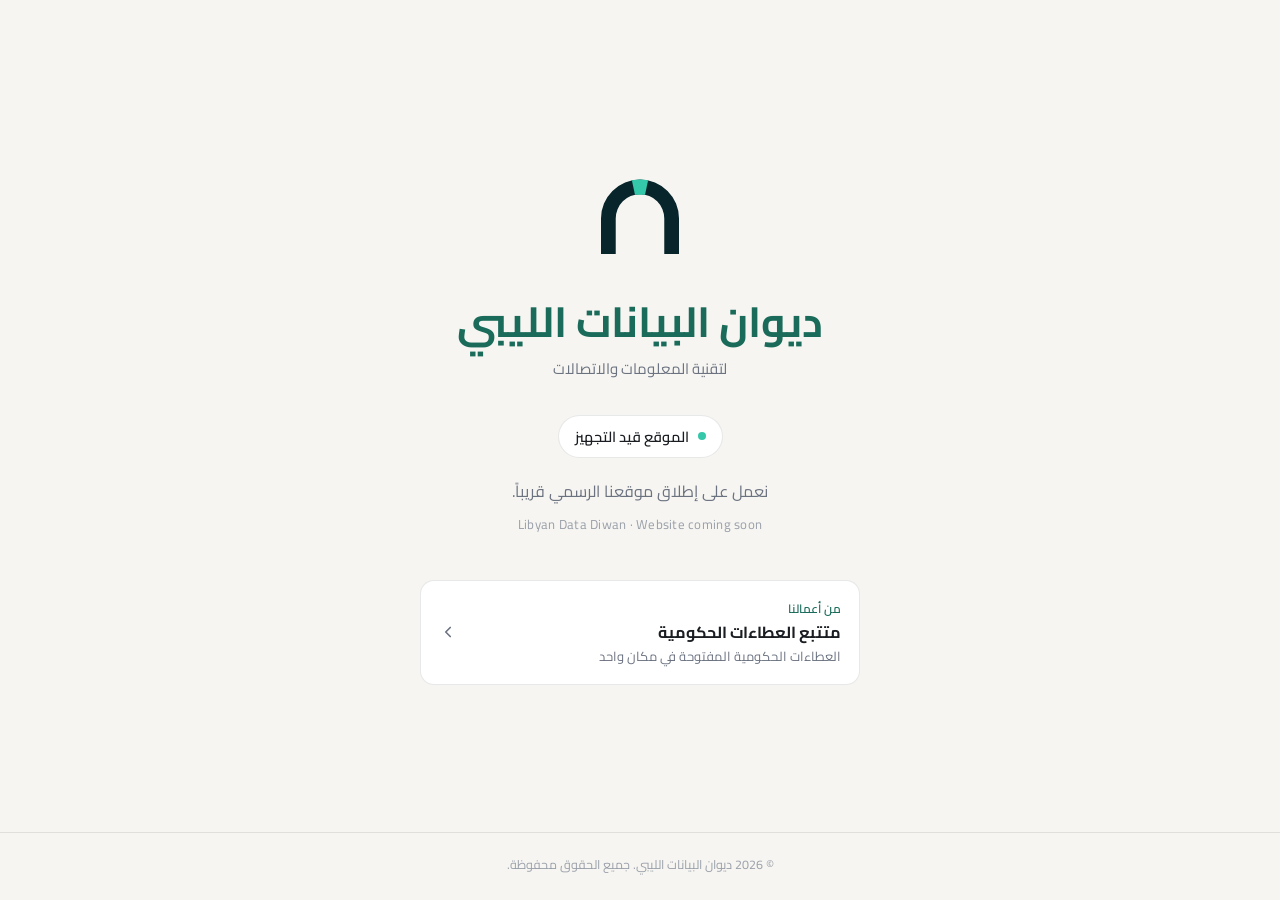
==== index.html @ 65f2bb61 "feat: ldd.ly coming-soon page Co-Authored-By: Claude Opus 5.5 <noreply@anthropic.com>" ====
<!DOCTYPE html>
<html lang="ar" dir="rtl">
<head>
  <meta charset="UTF-8">
  <meta name="viewport" content="width=device-width, initial-scale=1.0">
  <title>ديوان البيانات الليبي</title>
  <meta name="description" content="ديوان البيانات الليبي لتقنية المعلومات والاتصالات. الموقع الرسمي قيد التجهيز.">
  <meta name="copyright" content="© Ben Zahia Holding — ديوان البيانات الليبي. جميع الحقوق محفوظة.">
  <meta name="theme-color" content="#0D1014" media="(prefers-color-scheme: dark)">
  <meta name="theme-color" content="#F6F5F1" media="(prefers-color-scheme: light)">
  <meta property="og:title" content="ديوان البيانات الليبي">
  <meta property="og:description" content="الموقع الرسمي قيد التجهيز.">
  <meta property="og:url" content="https://ldd.ly">
  <link rel="icon" href="favicon.svg" type="image/svg+xml">
  <link rel="preconnect" href="https://fonts.googleapis.com">
  <link rel="preconnect" href="https://fonts.gstatic.com" crossorigin>
  <link href="https://fonts.googleapis.com/css2?family=Cairo:wght@400;500;600;700&display=swap" rel="stylesheet">
  <style>
    :root {
      --bg: #F6F5F1;
      --surface: #FFFFFF;
      --text: #1A1D21;
      --muted: #6B7280;
      --faint: #9AA0AA;
      --border: rgba(26, 29, 33, 0.10);
      --arch: #07252B;
      --key: #34C7A9;
      --brand: #1A6B5A;
    }

    @media (prefers-color-scheme: dark) {
      :root {
        --bg: #0D1014;
        --surface: #14181E;
        --text: #E2E6EC;
        --muted: #8B93A0;
        --faint: #5A616E;
        --border: rgba(226, 230, 236, 0.09);
        --arch: #F2F4F7;
        --key: #34C7A9;
        --brand: #2EB89A;
      }
    }

    * { box-sizing: border-box; margin: 0; padding: 0; }

    html, body { height: 100%; }

    body {
      background: var(--bg);
      color: var(--text);
      font-family: 'Cairo', system-ui, sans-serif;
      display: flex;
      flex-direction: column;
      min-height: 100vh;
      -webkit-font-smoothing: antialiased;
    }

    main {
      flex: 1;
      display: flex;
      flex-direction: column;
      align-items: center;
      justify-content: center;
      text-align: center;
      padding: 56px 16px 40px;
    }

    .mark { width: 104px; height: 104px; margin-bottom: 28px; }
    .mark .arch { fill: var(--arch); }
    .mark .key {
      fill: var(--key);
      transform-origin: 60px 28px;
      animation: settle 2.8s ease-in-out infinite;
    }

    /* The keystone eases into place and back: a site still being built */
    @keyframes settle {
      0%, 100% { opacity: 1; transform: translateY(0); }
      50% { opacity: 0.45; transform: translateY(-4px); }
    }

    @media (prefers-reduced-motion: reduce) {
      .mark .key { animation: none; }
    }

    h1 {
      font-size: clamp(30px, 6vw, 42px);
      font-weight: 700;
      line-height: 1.3;
      color: var(--brand);
    }

    .sub {
      margin-top: 4px;
      font-size: 15px;
      color: var(--muted);
    }

    .status {
      display: inline-flex;
      align-items: center;
      gap: 9px;
      margin-top: 32px;
      padding: 7px 16px;
      border-radius: 999px;
      border: 1px solid var(--border);
      background: var(--surface);
      font-size: 14.5px;
      font-weight: 600;
    }

    .status i {
      width: 8px;
      height: 8px;
      border-radius: 50%;
      background: var(--key);
      animation: pulse 1.8s ease-in-out infinite;
    }

    @keyframes pulse {
      0%, 100% { opacity: 1; }
      50% { opacity: 0.3; }
    }

    .lead {
      margin-top: 18px;
      max-width: 440px;
      font-size: 16px;
      line-height: 1.9;
      color: var(--muted);
    }

    .en {
      margin-top: 6px;
      font-size: 13px;
      letter-spacing: 0.02em;
      color: var(--faint);
      direction: ltr;
    }

    .work {
      display: flex;
      align-items: center;
      gap: 16px;
      width: 100%;
      max-width: 440px;
      margin-top: 44px;
      padding: 16px 18px;
      border: 1px solid var(--border);
      border-radius: 14px;
      background: var(--surface);
      color: inherit;
      text-decoration: none;
      text-align: start;
      transition: border-color 0.2s, transform 0.2s;
    }

    .work:hover {
      border-color: var(--key);
      transform: translateY(-2px);
    }

    .work-text { flex: 1; min-width: 0; }

    .work-label {
      display: block;
      font-size: 12px;
      font-weight: 600;
      color: var(--brand);
    }

    .work-title {
      display: block;
      font-size: 16px;
      font-weight: 700;
      line-height: 1.5;
    }

    .work-desc {
      display: block;
      font-size: 13px;
      color: var(--muted);
    }

    .work svg {
      flex-shrink: 0;
      color: var(--muted);
      transition: transform 0.2s, color 0.2s;
    }

    .work:hover svg {
      color: var(--key);
      transform: translateX(-3px);
    }

    footer {
      padding: 20px 16px calc(24px + env(safe-area-inset-bottom));
      border-top: 1px solid var(--border);
      text-align: center;
      font-size: 12.5px;
      color: var(--faint);
    }
  </style>
</head>
<body>
  <main>
    <svg class="mark" viewBox="0 0 120 120" role="img" aria-label="شعار ديوان البيانات الليبي">
      <path class="arch" d="M15,105 L15,64 A45,45 0 0 1 105,64 L105,105 L88,105 L88,64 A28,28 0 0 0 32,64 L32,105 Z"/>
      <path class="key" d="M54.2,36.6 L50.6,20 A45,45 0 0 1 69.4,20 L65.8,36.6 Z"/>
    </svg>

    <h1>ديوان البيانات الليبي</h1>
    <p class="sub">لتقنية المعلومات والاتصالات</p>

    <div class="status"><i aria-hidden="true"></i>الموقع قيد التجهيز</div>
    <p class="lead">نعمل على إطلاق موقعنا الرسمي قريباً.</p>
    <p class="en">Libyan Data Diwan · Website coming soon</p>

    <a class="work" href="https://libyatenders.ldd.ly" target="_blank" rel="noopener">
      <span class="work-text">
        <span class="work-label">من أعمالنا</span>
        <span class="work-title">متتبع العطاءات الحكومية</span>
        <span class="work-desc">العطاءات الحكومية المفتوحة في مكان واحد</span>
      </span>
      <svg width="18" height="18" viewBox="0 0 24 24" fill="none" stroke="currentColor" stroke-width="2.2" stroke-linecap="round" stroke-linejoin="round" aria-hidden="true"><polyline points="15 18 9 12 15 6"/></svg>
    </a>
  </main>

  <footer>© <span id="year">2026</span> ديوان البيانات الليبي. جميع الحقوق محفوظة.</footer>

  <script>
    document.getElementById('year').textContent = new Date().getFullYear();
  </script>
</body>
</html>
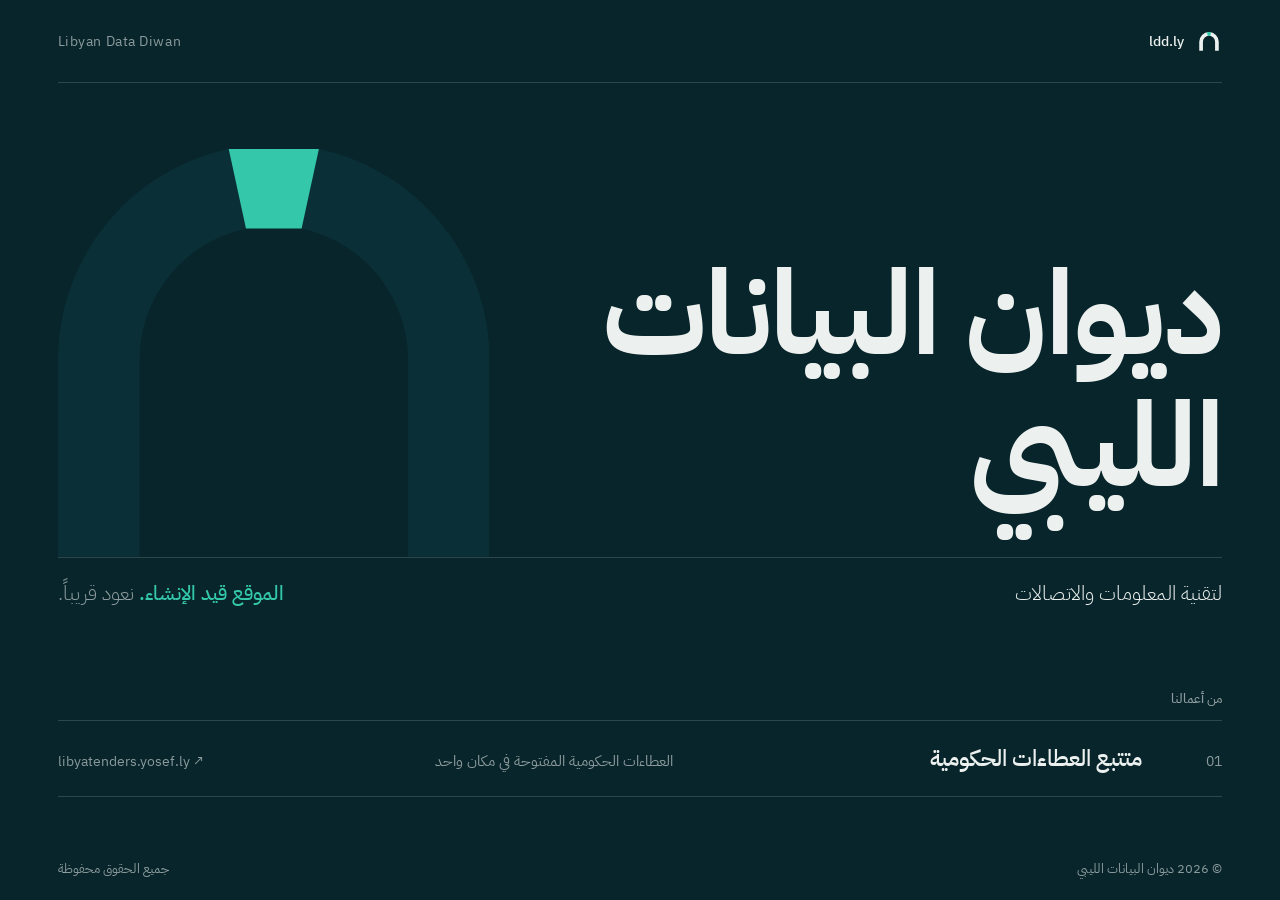
==== commit ff97b2b0: "redesign: brand-led coming-soon page, matching 404 and share image Co-Authored-By: Claude Opus 5.5 <" ====
--- a/index.html
+++ b/index.html
@@ -4,230 +4,206 @@
   <meta charset="UTF-8">
   <meta name="viewport" content="width=device-width, initial-scale=1.0">
   <title>ديوان البيانات الليبي</title>
-  <meta name="description" content="ديوان البيانات الليبي لتقنية المعلومات والاتصالات. الموقع الرسمي قيد التجهيز.">
+  <meta name="description" content="ديوان البيانات الليبي لتقنية المعلومات والاتصالات.">
   <meta name="copyright" content="© Ben Zahia Holding — ديوان البيانات الليبي. جميع الحقوق محفوظة.">
-  <meta name="theme-color" content="#0D1014" media="(prefers-color-scheme: dark)">
-  <meta name="theme-color" content="#F6F5F1" media="(prefers-color-scheme: light)">
+  <meta name="theme-color" content="#07252B">
+  <link rel="canonical" href="https://www.ldd.ly/">
+  <meta property="og:type" content="website">
+  <meta property="og:locale" content="ar_LY">
+  <meta property="og:site_name" content="ديوان البيانات الليبي">
   <meta property="og:title" content="ديوان البيانات الليبي">
-  <meta property="og:description" content="الموقع الرسمي قيد التجهيز.">
-  <meta property="og:url" content="https://ldd.ly">
-  <link rel="icon" href="favicon.svg" type="image/svg+xml">
+  <meta property="og:description" content="لتقنية المعلومات والاتصالات">
+  <meta property="og:url" content="https://www.ldd.ly/">
+  <meta property="og:image" content="https://www.ldd.ly/og-image.png">
+  <meta property="og:image:width" content="1200">
+  <meta property="og:image:height" content="630">
+  <meta name="twitter:card" content="summary_large_image">
+  <meta name="twitter:image" content="https://www.ldd.ly/og-image.png">
+  <link rel="icon" href="/favicon.svg" type="image/svg+xml">
+  <link rel="apple-touch-icon" href="/apple-touch-icon.png">
+  <link rel="manifest" href="/site.webmanifest">
   <link rel="preconnect" href="https://fonts.googleapis.com">
   <link rel="preconnect" href="https://fonts.gstatic.com" crossorigin>
-  <link href="https://fonts.googleapis.com/css2?family=Cairo:wght@400;500;600;700&display=swap" rel="stylesheet">
+  <link href="https://fonts.googleapis.com/css2?family=IBM+Plex+Sans+Arabic:wght@300;400;500;700&display=swap" rel="stylesheet">
   <style>
     :root {
-      --bg: #F6F5F1;
-      --surface: #FFFFFF;
-      --text: #1A1D21;
-      --muted: #6B7280;
-      --faint: #9AA0AA;
-      --border: rgba(26, 29, 33, 0.10);
-      --arch: #07252B;
+      --ink: #07252B;
+      --ink-2: #0B2F36;
+      --paper: #ECF0EE;
+      --dim: rgba(236, 240, 238, 0.58);
+      --line: rgba(236, 240, 238, 0.16);
       --key: #34C7A9;
-      --brand: #1A6B5A;
-    }
-
-    @media (prefers-color-scheme: dark) {
-      :root {
-        --bg: #0D1014;
-        --surface: #14181E;
-        --text: #E2E6EC;
-        --muted: #8B93A0;
-        --faint: #5A616E;
-        --border: rgba(226, 230, 236, 0.09);
-        --arch: #F2F4F7;
-        --key: #34C7A9;
-        --brand: #2EB89A;
-      }
+      --gutter: clamp(20px, 4.5vw, 64px);
     }
 
     * { box-sizing: border-box; margin: 0; padding: 0; }
 
-    html, body { height: 100%; }
-
     body {
-      background: var(--bg);
-      color: var(--text);
-      font-family: 'Cairo', system-ui, sans-serif;
+      background: var(--ink);
+      color: var(--paper);
+      font-family: 'IBM Plex Sans Arabic', system-ui, sans-serif;
+      -webkit-font-smoothing: antialiased;
+      overflow-x: hidden;
+    }
+
+    a { color: inherit; text-decoration: none; }
+
+    .page {
+      min-height: 100svh;
+      display: grid;
+      grid-template-columns: minmax(0, 1fr);
+      grid-template-rows: auto 1fr auto auto auto;
+      padding: 0 var(--gutter);
+    }
+
+    /* The brand arch stands on the rule under the name, like a doorway */
+    .arch {
+      position: absolute;
+      inset-inline-end: 0;
+      bottom: 0;
+      height: 86%;
+      width: auto;
+      max-width: 46%;
+      pointer-events: none;
+    }
+
+    .arch .body { fill: var(--ink-2); }
+    .arch .stone { fill: var(--key); }
+
+    .top {
+      position: relative;
+      display: flex;
+      align-items: center;
+      justify-content: space-between;
+      padding: 28px 0;
+      border-bottom: 1px solid var(--line);
+      font-size: 14px;
+    }
+
+    .top .mark { display: flex; align-items: center; gap: 12px; font-weight: 500; }
+    .top .mark svg { width: 26px; height: 26px; }
+    .top .latin { direction: ltr; color: var(--dim); letter-spacing: 0.04em; }
+
+    .hero {
+      position: relative;
       display: flex;
       flex-direction: column;
-      min-height: 100vh;
-      -webkit-font-smoothing: antialiased;
-    }
-
-    main {
-      flex: 1;
-      display: flex;
-      flex-direction: column;
-      align-items: center;
-      justify-content: center;
-      text-align: center;
-      padding: 56px 16px 40px;
-    }
-
-    .mark { width: 104px; height: 104px; margin-bottom: 28px; }
-    .mark .arch { fill: var(--arch); }
-    .mark .key {
-      fill: var(--key);
-      transform-origin: 60px 28px;
-      animation: settle 2.8s ease-in-out infinite;
-    }
-
-    /* The keystone eases into place and back: a site still being built */
-    @keyframes settle {
-      0%, 100% { opacity: 1; transform: translateY(0); }
-      50% { opacity: 0.45; transform: translateY(-4px); }
-    }
-
-    @media (prefers-reduced-motion: reduce) {
-      .mark .key { animation: none; }
-    }
-
-    h1 {
-      font-size: clamp(30px, 6vw, 42px);
+      justify-content: flex-end;
+      padding: 14vh 0 44px;
+    }
+
+    .hero h1 {
+      position: relative;
+      font-size: clamp(50px, 9.2vw, 136px);
       font-weight: 700;
-      line-height: 1.3;
-      color: var(--brand);
-    }
-
-    .sub {
-      margin-top: 4px;
-      font-size: 15px;
-      color: var(--muted);
-    }
-
-    .status {
-      display: inline-flex;
-      align-items: center;
-      gap: 9px;
-      margin-top: 32px;
-      padding: 7px 16px;
-      border-radius: 999px;
-      border: 1px solid var(--border);
-      background: var(--surface);
-      font-size: 14.5px;
-      font-weight: 600;
-    }
-
-    .status i {
-      width: 8px;
-      height: 8px;
-      border-radius: 50%;
-      background: var(--key);
-      animation: pulse 1.8s ease-in-out infinite;
-    }
-
-    @keyframes pulse {
-      0%, 100% { opacity: 1; }
-      50% { opacity: 0.3; }
-    }
-
-    .lead {
-      margin-top: 18px;
-      max-width: 440px;
-      font-size: 16px;
-      line-height: 1.9;
-      color: var(--muted);
-    }
-
-    .en {
-      margin-top: 6px;
+      line-height: 1.12;
+      letter-spacing: -0.01em;
+    }
+
+    .hero h1 span { display: block; }
+
+    .meta {
+      display: flex;
+      justify-content: space-between;
+      align-items: baseline;
+      flex-wrap: wrap;
+      gap: 8px 32px;
+      padding: 20px 0 9vh;
+      border-top: 1px solid var(--line);
+      font-size: clamp(17px, 1.6vw, 21px);
+      font-weight: 300;
+    }
+
+    .meta .note { color: var(--dim); }
+    .meta .note b { color: var(--key); font-weight: 500; }
+
+    .works { padding-bottom: 40px; }
+
+    .works h2 {
       font-size: 13px;
-      letter-spacing: 0.02em;
-      color: var(--faint);
-      direction: ltr;
-    }
-
-    .work {
-      display: flex;
-      align-items: center;
+      font-weight: 500;
+      color: var(--dim);
+      margin-bottom: 12px;
+    }
+
+    .row {
+      display: grid;
+      grid-template-columns: 56px 1fr 1fr auto;
+      align-items: baseline;
+      gap: 24px;
+      padding: 20px 0;
+      border-top: 1px solid var(--line);
+      border-bottom: 1px solid var(--line);
+      transition: color 0.2s;
+    }
+
+    .row .n { direction: ltr; text-align: end; color: var(--dim); font-size: 14px; }
+    .row .name { font-size: clamp(18px, 1.8vw, 24px); font-weight: 500; }
+    .row .desc { color: var(--dim); font-size: 15px; }
+    .row .url { direction: ltr; font-size: 14px; color: var(--dim); transition: color 0.2s; }
+    .row:hover .name, .row:hover .url { color: var(--key); }
+
+    footer {
+      display: flex;
+      justify-content: space-between;
       gap: 16px;
-      width: 100%;
-      max-width: 440px;
-      margin-top: 44px;
-      padding: 16px 18px;
-      border: 1px solid var(--border);
-      border-radius: 14px;
-      background: var(--surface);
-      color: inherit;
-      text-decoration: none;
-      text-align: start;
-      transition: border-color 0.2s, transform 0.2s;
-    }
-
-    .work:hover {
-      border-color: var(--key);
-      transform: translateY(-2px);
-    }
-
-    .work-text { flex: 1; min-width: 0; }
-
-    .work-label {
-      display: block;
-      font-size: 12px;
-      font-weight: 600;
-      color: var(--brand);
-    }
-
-    .work-title {
-      display: block;
-      font-size: 16px;
-      font-weight: 700;
-      line-height: 1.5;
-    }
-
-    .work-desc {
-      display: block;
+      padding: 22px 0 calc(22px + env(safe-area-inset-bottom));
       font-size: 13px;
-      color: var(--muted);
-    }
-
-    .work svg {
-      flex-shrink: 0;
-      color: var(--muted);
-      transition: transform 0.2s, color 0.2s;
-    }
-
-    .work:hover svg {
-      color: var(--key);
-      transform: translateX(-3px);
-    }
-
-    footer {
-      padding: 20px 16px calc(24px + env(safe-area-inset-bottom));
-      border-top: 1px solid var(--border);
-      text-align: center;
-      font-size: 12.5px;
-      color: var(--faint);
+      color: var(--dim);
+    }
+
+    @media (max-width: 720px) {
+      .arch { max-width: 62%; height: 78%; }
+      .hero { padding-top: 64vw; }
+      .meta { padding-bottom: 48px; }
+      .row { grid-template-columns: 1fr auto; gap: 4px 16px; }
+      .row .n, .row .desc { display: none; }
+      .row .url { grid-column: 1 / -1; }
+      footer { flex-direction: column; gap: 4px; }
     }
   </style>
 </head>
 <body>
-  <main>
-    <svg class="mark" viewBox="0 0 120 120" role="img" aria-label="شعار ديوان البيانات الليبي">
-      <path class="arch" d="M15,105 L15,64 A45,45 0 0 1 105,64 L105,105 L88,105 L88,64 A28,28 0 0 0 32,64 L32,105 Z"/>
-      <path class="key" d="M54.2,36.6 L50.6,20 A45,45 0 0 1 69.4,20 L65.8,36.6 Z"/>
-    </svg>
-
-    <h1>ديوان البيانات الليبي</h1>
-    <p class="sub">لتقنية المعلومات والاتصالات</p>
-
-    <div class="status"><i aria-hidden="true"></i>الموقع قيد التجهيز</div>
-    <p class="lead">نعمل على إطلاق موقعنا الرسمي قريباً.</p>
-    <p class="en">Libyan Data Diwan · Website coming soon</p>
-
-    <a class="work" href="https://libyatenders.ldd.ly" target="_blank" rel="noopener">
-      <span class="work-text">
-        <span class="work-label">من أعمالنا</span>
-        <span class="work-title">متتبع العطاءات الحكومية</span>
-        <span class="work-desc">العطاءات الحكومية المفتوحة في مكان واحد</span>
-      </span>
-      <svg width="18" height="18" viewBox="0 0 24 24" fill="none" stroke="currentColor" stroke-width="2.2" stroke-linecap="round" stroke-linejoin="round" aria-hidden="true"><polyline points="15 18 9 12 15 6"/></svg>
-    </a>
-  </main>
-
-  <footer>© <span id="year">2026</span> ديوان البيانات الليبي. جميع الحقوق محفوظة.</footer>
+  <div class="page">
+    <header class="top">
+      <div class="mark">
+        <svg viewBox="0 0 120 120" aria-hidden="true">
+          <path fill="#ECF0EE" d="M15,105 L15,64 A45,45 0 0 1 105,64 L105,105 L88,105 L88,64 A28,28 0 0 0 32,64 L32,105 Z"/>
+          <path fill="#34C7A9" d="M54.2,36.6 L50.6,20 A45,45 0 0 1 69.4,20 L65.8,36.6 Z"/>
+        </svg>
+        ldd.ly
+      </div>
+      <span class="latin">Libyan Data Diwan</span>
+    </header>
+
+    <section class="hero">
+      <svg class="arch" viewBox="15 20 90 85" preserveAspectRatio="xMinYMax meet" aria-hidden="true">
+        <path class="body" d="M15,105 L15,64 A45,45 0 0 1 105,64 L105,105 L88,105 L88,64 A28,28 0 0 0 32,64 L32,105 Z"/>
+        <path class="stone" d="M54.2,36.6 L50.6,20 A45,45 0 0 1 69.4,20 L65.8,36.6 Z"/>
+      </svg>
+      <h1><span>ديوان البيانات</span><span>الليبي</span></h1>
+    </section>
+
+    <div class="meta">
+      <span>لتقنية المعلومات والاتصالات</span>
+      <span class="note"><b>الموقع قيد الإنشاء.</b> نعود قريباً.</span>
+    </div>
+
+    <section class="works" aria-labelledby="works-title">
+      <h2 id="works-title">من أعمالنا</h2>
+      <a class="row" href="https://libyatenders.yosef.ly" target="_blank" rel="noopener">
+        <span class="n">01</span>
+        <span class="name">متتبع العطاءات الحكومية</span>
+        <span class="desc">العطاءات الحكومية المفتوحة في مكان واحد</span>
+        <span class="url">libyatenders.yosef.ly ↗</span>
+      </a>
+    </section>
+
+    <footer>
+      <span>© <span id="year">2026</span> ديوان البيانات الليبي</span>
+      <span>جميع الحقوق محفوظة</span>
+    </footer>
+  </div>
 
   <script>
     document.getElementById('year').textContent = new Date().getFullYear();
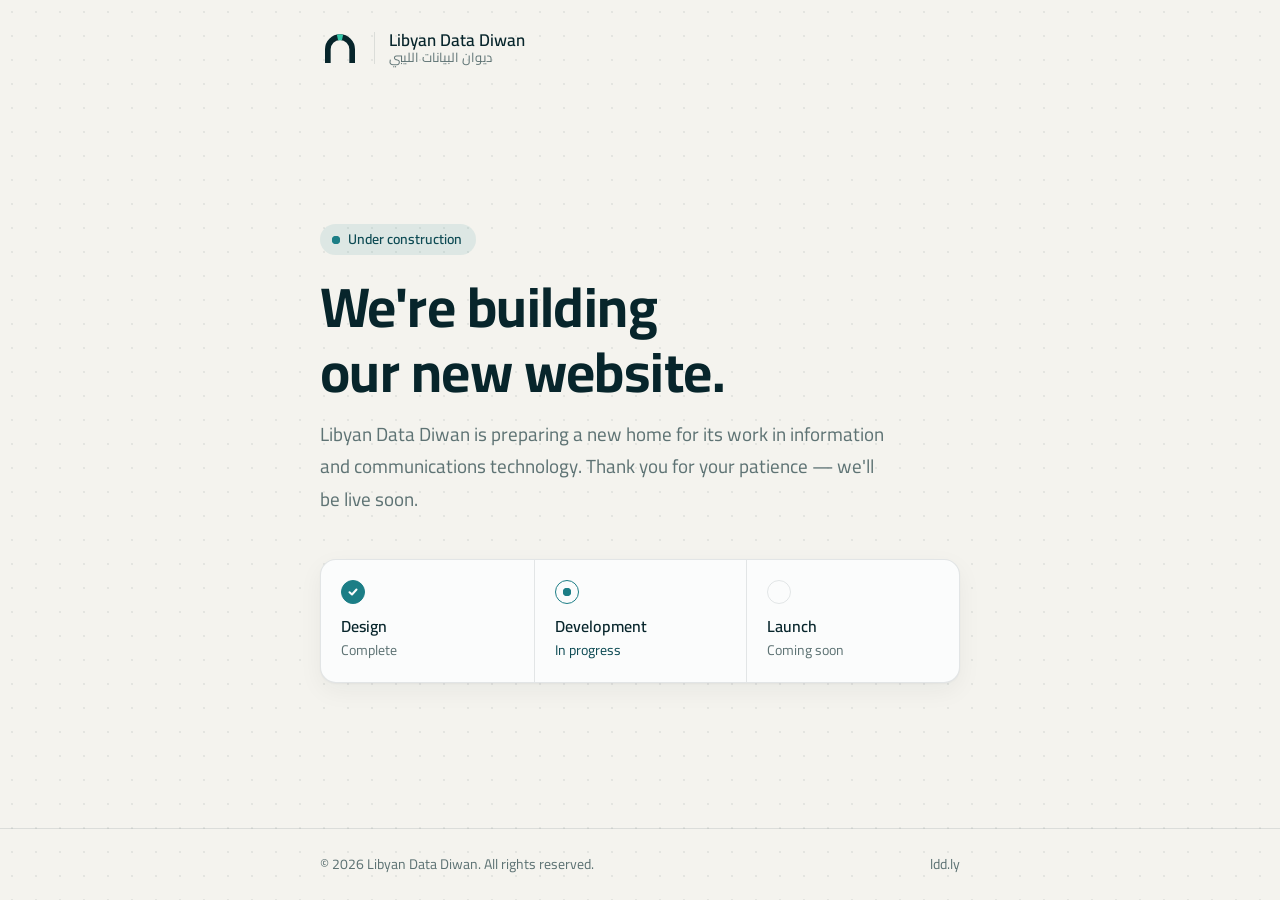
==== commit 08727102: "Add initial site configuration files including robots.txt, web manifest, sitemap, and styles" ====
--- a/index.html
+++ b/index.html
@@ -1,212 +1,95 @@
-<!DOCTYPE html>
-<html lang="ar" dir="rtl">
+<!doctype html>
+<html lang="en" dir="ltr">
 <head>
-  <meta charset="UTF-8">
-  <meta name="viewport" content="width=device-width, initial-scale=1.0">
-  <title>ديوان البيانات الليبي</title>
-  <meta name="description" content="ديوان البيانات الليبي لتقنية المعلومات والاتصالات.">
-  <meta name="copyright" content="© Ben Zahia Holding — ديوان البيانات الليبي. جميع الحقوق محفوظة.">
-  <meta name="theme-color" content="#07252B">
+  <meta charset="utf-8">
+  <meta name="viewport" content="width=device-width, initial-scale=1, viewport-fit=cover">
+  <title>Libyan Data Diwan — Under construction</title>
+  <meta name="description" content="Libyan Data Diwan is building its new website. Information and communications technology from Libya — launching soon.">
+  <meta name="color-scheme" content="light dark">
+  <meta name="theme-color" content="#F4F3EE" media="(prefers-color-scheme: light)">
+  <meta name="theme-color" content="#07252B" media="(prefers-color-scheme: dark)">
   <link rel="canonical" href="https://www.ldd.ly/">
+
   <meta property="og:type" content="website">
-  <meta property="og:locale" content="ar_LY">
-  <meta property="og:site_name" content="ديوان البيانات الليبي">
-  <meta property="og:title" content="ديوان البيانات الليبي">
-  <meta property="og:description" content="لتقنية المعلومات والاتصالات">
+  <meta property="og:site_name" content="Libyan Data Diwan">
+  <meta property="og:title" content="Libyan Data Diwan — Under construction">
+  <meta property="og:description" content="We're building our new website. Launching soon.">
   <meta property="og:url" content="https://www.ldd.ly/">
   <meta property="og:image" content="https://www.ldd.ly/og-image.png">
   <meta property="og:image:width" content="1200">
   <meta property="og:image:height" content="630">
   <meta name="twitter:card" content="summary_large_image">
-  <meta name="twitter:image" content="https://www.ldd.ly/og-image.png">
+
   <link rel="icon" href="/favicon.svg" type="image/svg+xml">
+  <link rel="icon" href="/favicon-32.png" type="image/png" sizes="32x32">
   <link rel="apple-touch-icon" href="/apple-touch-icon.png">
   <link rel="manifest" href="/site.webmanifest">
+
   <link rel="preconnect" href="https://fonts.googleapis.com">
   <link rel="preconnect" href="https://fonts.gstatic.com" crossorigin>
-  <link href="https://fonts.googleapis.com/css2?family=IBM+Plex+Sans+Arabic:wght@300;400;500;700&display=swap" rel="stylesheet">
-  <style>
-    :root {
-      --ink: #07252B;
-      --ink-2: #0B2F36;
-      --paper: #ECF0EE;
-      --dim: rgba(236, 240, 238, 0.58);
-      --line: rgba(236, 240, 238, 0.16);
-      --key: #34C7A9;
-      --gutter: clamp(20px, 4.5vw, 64px);
-    }
+  <link rel="stylesheet" href="https://fonts.googleapis.com/css2?family=Cairo:wght@400;600;700&display=swap">
 
-    * { box-sizing: border-box; margin: 0; padding: 0; }
-
-    body {
-      background: var(--ink);
-      color: var(--paper);
-      font-family: 'IBM Plex Sans Arabic', system-ui, sans-serif;
-      -webkit-font-smoothing: antialiased;
-      overflow-x: hidden;
-    }
-
-    a { color: inherit; text-decoration: none; }
-
-    .page {
-      min-height: 100svh;
-      display: grid;
-      grid-template-columns: minmax(0, 1fr);
-      grid-template-rows: auto 1fr auto auto auto;
-      padding: 0 var(--gutter);
-    }
-
-    /* The brand arch stands on the rule under the name, like a doorway */
-    .arch {
-      position: absolute;
-      inset-inline-end: 0;
-      bottom: 0;
-      height: 86%;
-      width: auto;
-      max-width: 46%;
-      pointer-events: none;
-    }
-
-    .arch .body { fill: var(--ink-2); }
-    .arch .stone { fill: var(--key); }
-
-    .top {
-      position: relative;
-      display: flex;
-      align-items: center;
-      justify-content: space-between;
-      padding: 28px 0;
-      border-bottom: 1px solid var(--line);
-      font-size: 14px;
-    }
-
-    .top .mark { display: flex; align-items: center; gap: 12px; font-weight: 500; }
-    .top .mark svg { width: 26px; height: 26px; }
-    .top .latin { direction: ltr; color: var(--dim); letter-spacing: 0.04em; }
-
-    .hero {
-      position: relative;
-      display: flex;
-      flex-direction: column;
-      justify-content: flex-end;
-      padding: 14vh 0 44px;
-    }
-
-    .hero h1 {
-      position: relative;
-      font-size: clamp(50px, 9.2vw, 136px);
-      font-weight: 700;
-      line-height: 1.12;
-      letter-spacing: -0.01em;
-    }
-
-    .hero h1 span { display: block; }
-
-    .meta {
-      display: flex;
-      justify-content: space-between;
-      align-items: baseline;
-      flex-wrap: wrap;
-      gap: 8px 32px;
-      padding: 20px 0 9vh;
-      border-top: 1px solid var(--line);
-      font-size: clamp(17px, 1.6vw, 21px);
-      font-weight: 300;
-    }
-
-    .meta .note { color: var(--dim); }
-    .meta .note b { color: var(--key); font-weight: 500; }
-
-    .works { padding-bottom: 40px; }
-
-    .works h2 {
-      font-size: 13px;
-      font-weight: 500;
-      color: var(--dim);
-      margin-bottom: 12px;
-    }
-
-    .row {
-      display: grid;
-      grid-template-columns: 56px 1fr 1fr auto;
-      align-items: baseline;
-      gap: 24px;
-      padding: 20px 0;
-      border-top: 1px solid var(--line);
-      border-bottom: 1px solid var(--line);
-      transition: color 0.2s;
-    }
-
-    .row .n { direction: ltr; text-align: end; color: var(--dim); font-size: 14px; }
-    .row .name { font-size: clamp(18px, 1.8vw, 24px); font-weight: 500; }
-    .row .desc { color: var(--dim); font-size: 15px; }
-    .row .url { direction: ltr; font-size: 14px; color: var(--dim); transition: color 0.2s; }
-    .row:hover .name, .row:hover .url { color: var(--key); }
-
-    footer {
-      display: flex;
-      justify-content: space-between;
-      gap: 16px;
-      padding: 22px 0 calc(22px + env(safe-area-inset-bottom));
-      font-size: 13px;
-      color: var(--dim);
-    }
-
-    @media (max-width: 720px) {
-      .arch { max-width: 62%; height: 78%; }
-      .hero { padding-top: 64vw; }
-      .meta { padding-bottom: 48px; }
-      .row { grid-template-columns: 1fr auto; gap: 4px 16px; }
-      .row .n, .row .desc { display: none; }
-      .row .url { grid-column: 1 / -1; }
-      footer { flex-direction: column; gap: 4px; }
-    }
-  </style>
+  <link rel="stylesheet" href="/styles.css">
 </head>
 <body>
-  <div class="page">
-    <header class="top">
-      <div class="mark">
-        <svg viewBox="0 0 120 120" aria-hidden="true">
-          <path fill="#ECF0EE" d="M15,105 L15,64 A45,45 0 0 1 105,64 L105,105 L88,105 L88,64 A28,28 0 0 0 32,64 L32,105 Z"/>
-          <path fill="#34C7A9" d="M54.2,36.6 L50.6,20 A45,45 0 0 1 69.4,20 L65.8,36.6 Z"/>
+  <header class="site-header">
+    <div class="wrap">
+      <a class="brand" href="/" aria-label="Libyan Data Diwan — home">
+        <svg class="brand-mark" viewBox="0 0 120 120" aria-hidden="true">
+          <path class="arch" d="M15,105 L15,64 A45,45 0 0 1 105,64 L105,105 L88,105 L88,64 A28,28 0 0 0 32,64 L32,105 Z"/>
+          <path class="keystone" d="M54.2,36.6 L50.6,20 A45,45 0 0 1 69.4,20 L65.8,36.6 Z"/>
         </svg>
-        ldd.ly
-      </div>
-      <span class="latin">Libyan Data Diwan</span>
-    </header>
+        <span class="brand-divider" aria-hidden="true"></span>
+        <span class="brand-name">
+          <strong>Libyan Data Diwan</strong>
+          <span lang="ar" dir="rtl">ديوان البيانات الليبي</span>
+        </span>
+      </a>
+    </div>
+  </header>
 
-    <section class="hero">
-      <svg class="arch" viewBox="15 20 90 85" preserveAspectRatio="xMinYMax meet" aria-hidden="true">
-        <path class="body" d="M15,105 L15,64 A45,45 0 0 1 105,64 L105,105 L88,105 L88,64 A28,28 0 0 0 32,64 L32,105 Z"/>
-        <path class="stone" d="M54.2,36.6 L50.6,20 A45,45 0 0 1 69.4,20 L65.8,36.6 Z"/>
-      </svg>
-      <h1><span>ديوان البيانات</span><span>الليبي</span></h1>
-    </section>
+  <main>
+    <div class="wrap">
+      <p class="status"><span class="pulse" aria-hidden="true"></span>Under construction</p>
 
-    <div class="meta">
-      <span>لتقنية المعلومات والاتصالات</span>
-      <span class="note"><b>الموقع قيد الإنشاء.</b> نعود قريباً.</span>
+      <h1>We're building our new website.</h1>
+
+      <p class="lead">
+        Libyan Data Diwan is preparing a new home for its work in information and
+        communications technology. Thank you for your patience — we'll be live soon.
+      </p>
+
+      <ol class="progress" aria-label="Launch progress">
+        <li class="step is-done">
+          <span class="step-icon" aria-hidden="true">
+            <svg viewBox="0 0 12 12" fill="none" stroke="currentColor" stroke-width="2" stroke-linecap="round" stroke-linejoin="round"><path d="M2.5 6.2 5 8.5 9.5 3.5"/></svg>
+          </span>
+          <span class="step-title">Design</span>
+          <span class="step-state">Complete</span>
+        </li>
+        <li class="step is-current" aria-current="step">
+          <span class="step-icon" aria-hidden="true"><span class="pulse"></span></span>
+          <span class="step-title">Development</span>
+          <span class="step-state">In progress</span>
+        </li>
+        <li class="step">
+          <span class="step-icon" aria-hidden="true"></span>
+          <span class="step-title">Launch</span>
+          <span class="step-state">Coming soon</span>
+        </li>
+      </ol>
     </div>
+  </main>
 
-    <section class="works" aria-labelledby="works-title">
-      <h2 id="works-title">من أعمالنا</h2>
-      <a class="row" href="https://libyatenders.yosef.ly" target="_blank" rel="noopener">
-        <span class="n">01</span>
-        <span class="name">متتبع العطاءات الحكومية</span>
-        <span class="desc">العطاءات الحكومية المفتوحة في مكان واحد</span>
-        <span class="url">libyatenders.yosef.ly ↗</span>
-      </a>
-    </section>
-
-    <footer>
-      <span>© <span id="year">2026</span> ديوان البيانات الليبي</span>
-      <span>جميع الحقوق محفوظة</span>
-    </footer>
-  </div>
+  <footer class="site-footer">
+    <div class="wrap">
+      <span>&copy; <span id="year">2026</span> Libyan Data Diwan. All rights reserved.</span>
+      <span>ldd.ly</span>
+    </div>
+  </footer>
 
   <script>
-    document.getElementById('year').textContent = new Date().getFullYear();
+    document.getElementById("year").textContent = new Date().getFullYear();
   </script>
 </body>
 </html>
--- a/styles.css
+++ b/styles.css
@@ -0,0 +1,295 @@
+/* Colours and type follow the Diwan brand package (60/30/10: Ink / Turquoise / Verdigris). */
+:root {
+  --bg: #F4F3EE;            /* Paper */
+  --surface: #FBFCFC;       /* Cloud */
+  --text: #07252B;          /* Ink */
+  --muted: #5E7374;
+  --line: rgba(7, 37, 43, 0.1);
+  --primary: #1C7E86;       /* Turquoise — icons, borders, fills */
+  --primary-text: #0E4B54;  /* Petrol — small accent text (Turquoise is < 4.5:1 on Paper) */
+  --primary-soft: rgba(28, 126, 134, 0.1);
+  --keystone: #34C7A9;      /* Verdigris — keystone only */
+  --arch: #07252B;
+  --dot: rgba(7, 37, 43, 0.07);
+  --shadow: 0 1px 2px rgba(7, 37, 43, 0.04), 0 8px 24px rgba(7, 37, 43, 0.05);
+
+  --font: "Cairo", "Segoe UI", Tahoma, system-ui, sans-serif;
+  --gutter: clamp(16px, 5vw, 48px);
+  --measure: 640px;
+}
+
+@media (prefers-color-scheme: dark) {
+  :root {
+    --bg: #07252B;          /* Ink */
+    --surface: #0B2F36;
+    --text: #FBFCFC;        /* Cloud */
+    --muted: #9FC4C0;
+    --line: rgba(251, 252, 252, 0.1);
+    --primary: #34C7A9;
+    --primary-text: #34C7A9;
+    --primary-soft: rgba(52, 199, 169, 0.12);
+    --arch: #FBFCFC;
+    --dot: rgba(251, 252, 252, 0.05);
+    --shadow: none;
+  }
+}
+
+*, *::before, *::after { box-sizing: border-box; }
+
+html { -webkit-text-size-adjust: 100%; }
+
+body {
+  margin: 0;
+  min-height: 100svh;
+  display: flex;
+  flex-direction: column;
+  background-color: var(--bg);
+  background-image: radial-gradient(var(--dot) 1px, transparent 1px);
+  background-size: 24px 24px;
+  color: var(--text);
+  font-family: var(--font);
+  font-size: 16px;
+  line-height: 1.65;
+  font-variant-numeric: lining-nums;
+  -webkit-font-smoothing: antialiased;
+  text-rendering: optimizeLegibility;
+}
+
+a { color: inherit; }
+
+a:focus-visible {
+  outline: 2px solid var(--primary);
+  outline-offset: 4px;
+  border-radius: 4px;
+}
+
+.wrap {
+  width: 100%;
+  max-width: calc(var(--measure) + var(--gutter) * 2);
+  margin-inline: auto;
+  padding-inline: var(--gutter);
+}
+
+/* Header — mirrors the brand's horizontal lockup: symbol · divider · name */
+.site-header { padding-block: 28px; }
+
+.brand {
+  display: inline-flex;
+  align-items: center;
+  gap: 14px;
+  text-decoration: none;
+}
+
+.brand-mark { width: 40px; height: 40px; flex: none; }
+.brand-mark .arch { fill: var(--arch); }
+.brand-mark .keystone { fill: var(--keystone); }
+
+.brand-divider {
+  align-self: stretch;
+  width: 1px;
+  margin-block: 4px;
+  background: var(--line);
+}
+
+.brand-name {
+  display: flex;
+  flex-direction: column;
+  line-height: 1.2;
+}
+
+.brand-name strong {
+  font-size: 17px;
+  font-weight: 600;
+}
+
+.brand-name span {
+  align-self: flex-start;
+  color: var(--muted);
+  font-size: 13px;
+}
+
+/* Main */
+main {
+  flex: 1;
+  display: flex;
+  align-items: center;
+  padding-block: 40px 64px;
+}
+
+.status {
+  display: inline-flex;
+  align-items: center;
+  gap: 8px;
+  margin: 0;
+  padding: 4px 14px 4px 12px;
+  border-radius: 999px;
+  background: var(--primary-soft);
+  color: var(--primary-text);
+  font-size: 14px;
+  font-weight: 600;
+}
+
+.pulse {
+  position: relative;
+  width: 8px;
+  height: 8px;
+  border-radius: 50%;
+  background: var(--primary);
+}
+
+.pulse::after {
+  content: "";
+  position: absolute;
+  inset: 0;
+  border-radius: 50%;
+  background: inherit;
+  animation: pulse 2s ease-out infinite;
+}
+
+@keyframes pulse {
+  from { transform: scale(1); opacity: 0.6; }
+  to   { transform: scale(3); opacity: 0; }
+}
+
+h1 {
+  margin: 20px 0 14px;
+  font-size: clamp(36px, 6vw, 56px);
+  font-weight: 700;
+  line-height: 1.15;
+  letter-spacing: -0.01em;
+  text-wrap: balance;
+}
+
+.lead {
+  margin: 0;
+  max-width: 52ch;
+  color: var(--muted);
+  font-size: clamp(17px, 2vw, 19px);
+  line-height: 1.7;
+  text-wrap: pretty;
+}
+
+/* Progress */
+.progress {
+  display: grid;
+  grid-template-columns: repeat(3, 1fr);
+  margin: 44px 0 0;
+  padding: 0;
+  list-style: none;
+  background: var(--surface);
+  border: 1px solid var(--line);
+  border-radius: 16px;
+  box-shadow: var(--shadow);
+  overflow: hidden;
+}
+
+.step {
+  padding: 20px;
+  border-inline-start: 1px solid var(--line);
+}
+
+.step:first-child { border-inline-start: 0; }
+
+.step-icon {
+  display: grid;
+  place-items: center;
+  width: 24px;
+  height: 24px;
+  margin-bottom: 12px;
+  border-radius: 50%;
+  border: 1.5px solid var(--line);
+}
+
+.step-icon svg { width: 12px; height: 12px; }
+
+.step.is-done .step-icon {
+  border-color: var(--primary);
+  background: var(--primary);
+  color: var(--surface);
+}
+
+.step.is-current .step-icon { border-color: var(--primary); }
+
+.step-title {
+  display: block;
+  font-weight: 600;
+  line-height: 1.3;
+}
+
+.step-state {
+  display: block;
+  margin-top: 2px;
+  color: var(--muted);
+  font-size: 14px;
+}
+
+.step.is-current .step-state { color: var(--primary-text); }
+
+/* 404 — the brand arch with its keystone missing */
+.broken-arch {
+  display: block;
+  width: 88px;
+  height: auto;
+  margin-bottom: 28px;
+}
+
+.broken-arch .band {
+  fill: none;
+  stroke: var(--primary);
+  stroke-width: 10;
+  stroke-linecap: round;
+}
+
+.broken-arch .slot { fill: var(--line); }
+
+.button {
+  display: inline-flex;
+  align-items: center;
+  margin-top: 32px;
+  padding: 10px 20px;
+  border-radius: 10px;
+  background: var(--text);
+  color: var(--bg);
+  font-weight: 600;
+  text-decoration: none;
+  transition: opacity 0.15s;
+}
+
+.button:hover { opacity: 0.85; }
+
+/* Footer */
+.site-footer {
+  padding-block: 24px calc(24px + env(safe-area-inset-bottom));
+  border-top: 1px solid var(--line);
+  color: var(--muted);
+  font-size: 14px;
+}
+
+.site-footer .wrap {
+  display: flex;
+  flex-wrap: wrap;
+  justify-content: space-between;
+  gap: 4px 24px;
+}
+
+@media (max-width: 560px) {
+  .progress { grid-template-columns: 1fr; }
+
+  .step {
+    display: grid;
+    grid-template-columns: auto 1fr;
+    column-gap: 14px;
+    align-items: center;
+    padding: 16px 18px;
+    border-inline-start: 0;
+    border-top: 1px solid var(--line);
+  }
+
+  .step:first-child { border-top: 0; }
+  .step-icon { grid-row: span 2; margin: 0; }
+  .step-state { margin: 0; }
+}
+
+@media (prefers-reduced-motion: reduce) {
+  .pulse::after { animation: none; }
+}
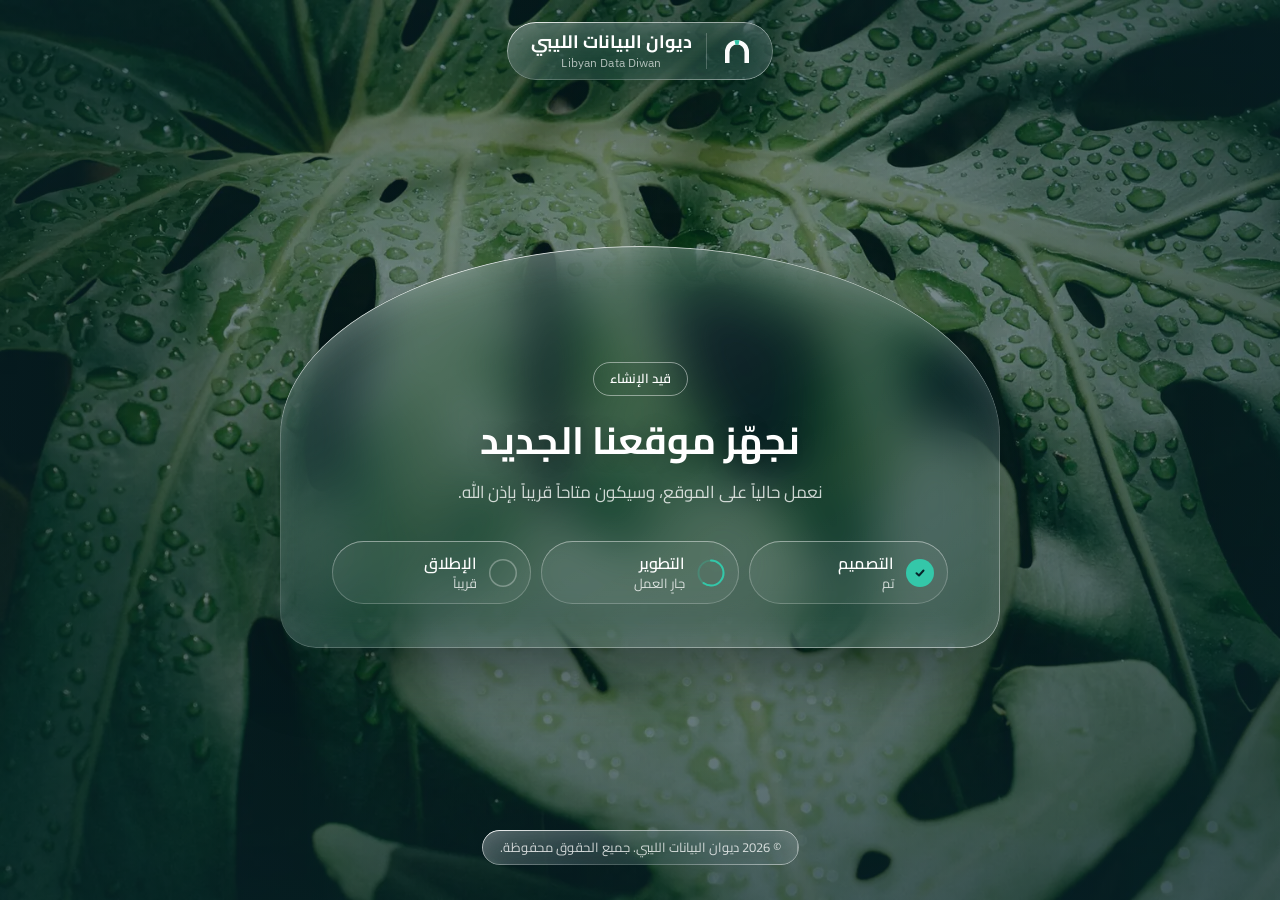
==== commit 08beb895: "Refactor code structure for improved readability and maintainability" ====
--- a/index.html
+++ b/index.html
@@ -1,95 +1,95 @@
 <!doctype html>
-<html lang="en" dir="ltr">
+<html lang="ar" dir="rtl">
 <head>
   <meta charset="utf-8">
   <meta name="viewport" content="width=device-width, initial-scale=1, viewport-fit=cover">
-  <title>Libyan Data Diwan — Under construction</title>
-  <meta name="description" content="Libyan Data Diwan is building its new website. Information and communications technology from Libya — launching soon.">
-  <meta name="color-scheme" content="light dark">
-  <meta name="theme-color" content="#F4F3EE" media="(prefers-color-scheme: light)">
-  <meta name="theme-color" content="#07252B" media="(prefers-color-scheme: dark)">
+  <title>ديوان البيانات الليبي | قيد الإنشاء</title>
+  <meta name="description" content="ديوان البيانات الليبي لتقنية المعلومات والاتصالات. الموقع قيد التجهيز وسيكون متاحاً قريباً.">
   <link rel="canonical" href="https://www.ldd.ly/">
 
   <meta property="og:type" content="website">
-  <meta property="og:site_name" content="Libyan Data Diwan">
-  <meta property="og:title" content="Libyan Data Diwan — Under construction">
-  <meta property="og:description" content="We're building our new website. Launching soon.">
+  <meta property="og:locale" content="ar_LY">
+  <meta property="og:site_name" content="ديوان البيانات الليبي">
+  <meta property="og:title" content="ديوان البيانات الليبي">
+  <meta property="og:description" content="الموقع قيد التجهيز وسيكون متاحاً قريباً.">
   <meta property="og:url" content="https://www.ldd.ly/">
-  <meta property="og:image" content="https://www.ldd.ly/og-image.png">
+  <meta property="og:image" content="https://www.ldd.ly/og-image.jpg">
   <meta property="og:image:width" content="1200">
   <meta property="og:image:height" content="630">
   <meta name="twitter:card" content="summary_large_image">
+
+  <meta name="color-scheme" content="only dark">
+  <meta name="theme-color" content="#07252B">
 
   <link rel="icon" href="/favicon.svg" type="image/svg+xml">
   <link rel="icon" href="/favicon-32.png" type="image/png" sizes="32x32">
   <link rel="apple-touch-icon" href="/apple-touch-icon.png">
   <link rel="manifest" href="/site.webmanifest">
 
+  <link rel="preload" as="image" type="image/webp" href="/hero-wide.webp" media="(orientation: landscape)">
+  <link rel="preload" as="image" type="image/webp" href="/hero-tall.webp" media="(orientation: portrait)">
+
   <link rel="preconnect" href="https://fonts.googleapis.com">
   <link rel="preconnect" href="https://fonts.gstatic.com" crossorigin>
   <link rel="stylesheet" href="https://fonts.googleapis.com/css2?family=Cairo:wght@400;600;700&display=swap">
+  <link rel="stylesheet" href="https://fonts.googleapis.com/css2?family=IBM+Plex+Sans:wght@400&text=LIBYANDTWlibyandtw%20&display=swap">
 
   <link rel="stylesheet" href="/styles.css">
 </head>
 <body>
+  <div class="backdrop" aria-hidden="true"></div>
+
   <header class="site-header">
     <div class="wrap">
-      <a class="brand" href="/" aria-label="Libyan Data Diwan — home">
-        <svg class="brand-mark" viewBox="0 0 120 120" aria-hidden="true">
-          <path class="arch" d="M15,105 L15,64 A45,45 0 0 1 105,64 L105,105 L88,105 L88,64 A28,28 0 0 0 32,64 L32,105 Z"/>
-          <path class="keystone" d="M54.2,36.6 L50.6,20 A45,45 0 0 1 69.4,20 L65.8,36.6 Z"/>
-        </svg>
-        <span class="brand-divider" aria-hidden="true"></span>
-        <span class="brand-name">
-          <strong>Libyan Data Diwan</strong>
-          <span lang="ar" dir="rtl">ديوان البيانات الليبي</span>
-        </span>
-      </a>
+      <nav class="nav glass" aria-label="الموقع">
+        <a class="brand" href="/" aria-label="ديوان البيانات الليبي، الصفحة الرئيسية">
+          <svg class="brand-mark" viewBox="0 0 120 120" aria-hidden="true">
+            <path class="arch" d="M15,105 L15,64 A45,45 0 0 1 105,64 L105,105 L88,105 L88,64 A28,28 0 0 0 32,64 L32,105 Z"/>
+            <path class="keystone" d="M54.2,36.6 L50.6,20 A45,45 0 0 1 69.4,20 L65.8,36.6 Z"/>
+          </svg>
+          <span class="brand-divider" aria-hidden="true"></span>
+          <span class="brand-name">
+            <strong>ديوان البيانات الليبي</strong>
+            <span class="latin" lang="en" dir="ltr">Libyan Data Diwan</span>
+          </span>
+        </a>
+      </nav>
     </div>
   </header>
 
   <main>
     <div class="wrap">
-      <p class="status"><span class="pulse" aria-hidden="true"></span>Under construction</p>
+      <section class="card glass" aria-labelledby="title">
+        <p class="chip">قيد الإنشاء</p>
+        <h1 id="title">نجهّز موقعنا الجديد</h1>
+        <p class="lead">نعمل حالياً على الموقع، وسيكون متاحاً قريباً بإذن الله.</p>
 
-      <h1>We're building our new website.</h1>
-
-      <p class="lead">
-        Libyan Data Diwan is preparing a new home for its work in information and
-        communications technology. Thank you for your patience — we'll be live soon.
-      </p>
-
-      <ol class="progress" aria-label="Launch progress">
-        <li class="step is-done">
-          <span class="step-icon" aria-hidden="true">
-            <svg viewBox="0 0 12 12" fill="none" stroke="currentColor" stroke-width="2" stroke-linecap="round" stroke-linejoin="round"><path d="M2.5 6.2 5 8.5 9.5 3.5"/></svg>
-          </span>
-          <span class="step-title">Design</span>
-          <span class="step-state">Complete</span>
-        </li>
-        <li class="step is-current" aria-current="step">
-          <span class="step-icon" aria-hidden="true"><span class="pulse"></span></span>
-          <span class="step-title">Development</span>
-          <span class="step-state">In progress</span>
-        </li>
-        <li class="step">
-          <span class="step-icon" aria-hidden="true"></span>
-          <span class="step-title">Launch</span>
-          <span class="step-state">Coming soon</span>
-        </li>
-      </ol>
+        <ol class="progress" aria-label="مراحل العمل">
+          <li class="step is-done">
+            <span class="step-icon" aria-hidden="true">
+              <svg viewBox="0 0 12 12" fill="none" stroke="currentColor" stroke-width="2" stroke-linecap="round" stroke-linejoin="round"><path d="M2.5 6.2 5 8.5 9.5 3.5"/></svg>
+            </span>
+            <span><span class="step-title">التصميم</span><span class="step-state">تم</span></span>
+          </li>
+          <li class="step is-current" aria-current="step">
+            <span class="step-icon" aria-hidden="true">
+              <svg viewBox="0 0 28 28" fill="none" stroke="currentColor" stroke-width="2"><circle cx="14" cy="14" r="12.5" stroke-opacity="0.25"/><circle cx="14" cy="14" r="12.5" stroke-linecap="round" stroke-dasharray="47 100" transform="rotate(-90 14 14)"/></svg>
+            </span>
+            <span><span class="step-title">التطوير</span><span class="step-state">جارٍ العمل</span></span>
+          </li>
+          <li class="step">
+            <span class="step-icon" aria-hidden="true"></span>
+            <span><span class="step-title">الإطلاق</span><span class="step-state">قريباً</span></span>
+          </li>
+        </ol>
+      </section>
     </div>
   </main>
 
   <footer class="site-footer">
-    <div class="wrap">
-      <span>&copy; <span id="year">2026</span> Libyan Data Diwan. All rights reserved.</span>
-      <span>ldd.ly</span>
-    </div>
+    <p class="credit glass">&copy; <span id="year">2026</span> ديوان البيانات الليبي. جميع الحقوق محفوظة.</p>
   </footer>
 
-  <script>
-    document.getElementById("year").textContent = new Date().getFullYear();
-  </script>
+  <script src="/main.js" defer></script>
 </body>
 </html>
--- a/styles.css
+++ b/styles.css
@@ -1,37 +1,30 @@
-/* Colours and type follow the Diwan brand package (60/30/10: Ink / Turquoise / Verdigris). */
+/* Colours and type follow the Diwan brand package (Ink / Petrol / Turquoise / Verdigris).
+   Surfaces are "liquid glass": translucent panels with blur, a bevelled light rim and inner glow,
+   floating over a full-bleed photograph so the glass always has detail to refract.
+   Arabic-first (RTL), one look on every device. */
 :root {
-  --bg: #F4F3EE;            /* Paper */
-  --surface: #FBFCFC;       /* Cloud */
-  --text: #07252B;          /* Ink */
-  --muted: #5E7374;
-  --line: rgba(7, 37, 43, 0.1);
-  --primary: #1C7E86;       /* Turquoise — icons, borders, fills */
-  --primary-text: #0E4B54;  /* Petrol — small accent text (Turquoise is < 4.5:1 on Paper) */
-  --primary-soft: rgba(28, 126, 134, 0.1);
-  --keystone: #34C7A9;      /* Verdigris — keystone only */
-  --arch: #07252B;
-  --dot: rgba(7, 37, 43, 0.07);
-  --shadow: 0 1px 2px rgba(7, 37, 43, 0.04), 0 8px 24px rgba(7, 37, 43, 0.05);
+  --ink: #07252B;
+  --keystone: #34C7A9;        /* Verdigris — accent only */
+  --text: #FFFFFF;
+  --muted: rgba(255, 255, 255, 0.78);
+
+  --glass-tint: linear-gradient(150deg, rgba(255, 255, 255, 0.18), rgba(255, 255, 255, 0.03) 55%, rgba(255, 255, 255, 0.08)), rgba(7, 37, 43, 0.28);
+  --glass-solid: #12403F;
+  --glass-blur: blur(26px) saturate(140%);
+  --glass-rim: linear-gradient(160deg, rgba(255, 255, 255, 0.85), rgba(255, 255, 255, 0.18) 30%, rgba(255, 255, 255, 0.06) 60%, rgba(255, 255, 255, 0.45));
+  --glass-bevel:
+    inset 0 1px 0 rgba(255, 255, 255, 0.45),
+    inset 0 -1px 0 rgba(255, 255, 255, 0.12),
+    inset 0 24px 48px -28px rgba(255, 255, 255, 0.35),
+    inset 0 -24px 48px -32px rgba(255, 255, 255, 0.18);
+  --glass-drop: 0 30px 70px -20px rgba(2, 14, 16, 0.55);
+  --hairline: rgba(255, 255, 255, 0.22);
 
   --font: "Cairo", "Segoe UI", Tahoma, system-ui, sans-serif;
+  --font-latin: "IBM Plex Sans", "Segoe UI", Arial, sans-serif;
   --gutter: clamp(16px, 5vw, 48px);
-  --measure: 640px;
-}
-
-@media (prefers-color-scheme: dark) {
-  :root {
-    --bg: #07252B;          /* Ink */
-    --surface: #0B2F36;
-    --text: #FBFCFC;        /* Cloud */
-    --muted: #9FC4C0;
-    --line: rgba(251, 252, 252, 0.1);
-    --primary: #34C7A9;
-    --primary-text: #34C7A9;
-    --primary-soft: rgba(52, 199, 169, 0.12);
-    --arch: #FBFCFC;
-    --dot: rgba(251, 252, 252, 0.05);
-    --shadow: none;
-  }
+
+  color-scheme: dark;
 }
 
 *, *::before, *::after { box-sizing: border-box; }
@@ -43,9 +36,7 @@
   min-height: 100svh;
   display: flex;
   flex-direction: column;
-  background-color: var(--bg);
-  background-image: radial-gradient(var(--dot) 1px, transparent 1px);
-  background-size: 24px 24px;
+  background: var(--ink);
   color: var(--text);
   font-family: var(--font);
   font-size: 16px;
@@ -58,20 +49,99 @@
 a { color: inherit; }
 
 a:focus-visible {
-  outline: 2px solid var(--primary);
+  outline: 2px solid var(--keystone);
   outline-offset: 4px;
-  border-radius: 4px;
+  border-radius: 999px;
 }
 
 .wrap {
   width: 100%;
-  max-width: calc(var(--measure) + var(--gutter) * 2);
+  max-width: calc(720px + var(--gutter) * 2);
   margin-inline: auto;
   padding-inline: var(--gutter);
 }
 
-/* Header — mirrors the brand's horizontal lockup: symbol · divider · name */
-.site-header { padding-block: 28px; }
+/* Backdrop: the photograph, toned toward the brand's Ink so white type stays legible */
+.backdrop {
+  position: fixed;
+  inset: 0;
+  z-index: -1;
+  background:
+    radial-gradient(ellipse at 50% 45%, rgba(7, 37, 43, 0.1), rgba(7, 37, 43, 0.6) 85%),
+    linear-gradient(rgba(7, 37, 43, 0.3), rgba(7, 37, 43, 0.4)),
+    url("/hero-wide.webp") center / cover no-repeat var(--ink);
+}
+
+@media (orientation: portrait) {
+  .backdrop {
+    background:
+      radial-gradient(ellipse at 50% 45%, rgba(7, 37, 43, 0.1), rgba(7, 37, 43, 0.6) 85%),
+      linear-gradient(rgba(7, 37, 43, 0.3), rgba(7, 37, 43, 0.4)),
+      url("/hero-tall.webp") center / cover no-repeat var(--ink);
+  }
+}
+
+/* Liquid glass */
+.glass {
+  position: relative;
+  isolation: isolate;
+  background: var(--glass-tint);
+  -webkit-backdrop-filter: var(--glass-blur);
+  backdrop-filter: var(--glass-blur);
+  box-shadow: var(--glass-bevel), var(--glass-drop);
+}
+
+/* Light rim: bright where light hits the top edge, fading round the sides */
+.glass::before {
+  content: "";
+  position: absolute;
+  inset: 0;
+  z-index: -1;
+  padding: 1.25px;
+  border-radius: inherit;
+  background: var(--glass-rim);
+  -webkit-mask: linear-gradient(#000 0 0) content-box, linear-gradient(#000 0 0);
+  -webkit-mask-composite: xor;
+  mask-composite: exclude;
+  pointer-events: none;
+}
+
+/* Soft light that follows the pointer (set by script, pointer devices only) */
+.glass.has-light::after {
+  content: "";
+  position: absolute;
+  inset: 0;
+  z-index: -1;
+  border-radius: inherit;
+  background: radial-gradient(360px circle at var(--mx, 50%) var(--my, 0%), rgba(255, 255, 255, 0.14), transparent 65%);
+  opacity: var(--light, 0);
+  transition: opacity 0.4s;
+  pointer-events: none;
+}
+
+@supports not ((backdrop-filter: blur(1px)) or (-webkit-backdrop-filter: blur(1px))) {
+  .glass { background: var(--glass-solid); }
+}
+
+@media (prefers-reduced-transparency: reduce) {
+  .glass {
+    background: var(--glass-solid);
+    -webkit-backdrop-filter: none;
+    backdrop-filter: none;
+  }
+}
+
+/* Header */
+.site-header { padding-block: 22px; }
+
+.nav {
+  display: flex;
+  width: fit-content;
+  margin-inline: auto;
+  padding-block: 11px;
+  padding-inline: 20px 24px;
+  border-radius: 999px;
+}
 
 .brand {
   display: inline-flex;
@@ -80,216 +150,160 @@
   text-decoration: none;
 }
 
-.brand-mark { width: 40px; height: 40px; flex: none; }
-.brand-mark .arch { fill: var(--arch); }
+.brand-mark { width: 32px; height: 32px; flex: none; }
+.brand-mark .arch { fill: #FBFCFC; }
 .brand-mark .keystone { fill: var(--keystone); }
 
 .brand-divider {
   align-self: stretch;
   width: 1px;
-  margin-block: 4px;
-  background: var(--line);
+  background: var(--hairline);
 }
 
 .brand-name {
   display: flex;
   flex-direction: column;
-  line-height: 1.2;
-}
-
-.brand-name strong {
-  font-size: 17px;
-  font-weight: 600;
-}
-
-.brand-name span {
-  align-self: flex-start;
-  color: var(--muted);
-  font-size: 13px;
-}
-
-/* Main */
+  align-items: center;
+  gap: 6px;
+  line-height: 1;
+}
+
+.brand-name strong { font-size: 18px; font-weight: 700; }
+
+.brand-name .latin {
+  color: rgba(255, 255, 255, 0.66);
+  font-family: var(--font-latin);
+  font-size: 12px;
+  font-weight: 400;
+  letter-spacing: 0.01em;
+  white-space: nowrap;
+}
+
+/* Main card — an arch-topped pane, echoing the brand mark */
 main {
   flex: 1;
   display: flex;
   align-items: center;
-  padding-block: 40px 64px;
-}
-
-.status {
+  padding-block: 24px 48px;
+}
+
+.card {
+  padding: clamp(84px, 13vw, 116px) clamp(22px, 5vw, 52px) clamp(28px, 5vw, 44px);
+  border-radius: 50% 50% 36px 36px / clamp(110px, 20vw, 190px) clamp(110px, 20vw, 190px) 36px 36px;
+  text-align: center;
+}
+
+
+.chip {
   display: inline-flex;
   align-items: center;
-  gap: 8px;
-  margin: 0;
-  padding: 4px 14px 4px 12px;
-  border-radius: 999px;
-  background: var(--primary-soft);
-  color: var(--primary-text);
+  margin: 0 0 18px;
+  padding: 5px 16px;
+  border: 1px solid rgba(255, 255, 255, 0.45);
+  border-radius: 999px;
+  color: var(--text);
+  font-size: 13px;
+  font-weight: 600;
+  white-space: nowrap;
+}
+
+.eyebrow {
+  margin: 0 0 8px;
+  color: var(--keystone);
   font-size: 14px;
   font-weight: 600;
 }
 
-.pulse {
-  position: relative;
-  width: 8px;
-  height: 8px;
-  border-radius: 50%;
-  background: var(--primary);
-}
-
-.pulse::after {
-  content: "";
-  position: absolute;
-  inset: 0;
-  border-radius: 50%;
-  background: inherit;
-  animation: pulse 2s ease-out infinite;
-}
-
-@keyframes pulse {
-  from { transform: scale(1); opacity: 0.6; }
-  to   { transform: scale(3); opacity: 0; }
-}
-
 h1 {
-  margin: 20px 0 14px;
-  font-size: clamp(36px, 6vw, 56px);
+  margin: 0 0 10px;
+  font-size: clamp(28px, 4.4vw, 38px);
   font-weight: 700;
-  line-height: 1.15;
-  letter-spacing: -0.01em;
+  line-height: 1.4;
   text-wrap: balance;
+  text-shadow: 0 2px 18px rgba(2, 14, 16, 0.25);
 }
 
 .lead {
-  margin: 0;
-  max-width: 52ch;
+  margin: 0 auto;
+  max-width: 40ch;
   color: var(--muted);
-  font-size: clamp(17px, 2vw, 19px);
-  line-height: 1.7;
+  font-size: 17px;
+  line-height: 1.8;
   text-wrap: pretty;
 }
 
-/* Progress */
+/* Progress — three small glass pills inside the card */
 .progress {
   display: grid;
   grid-template-columns: repeat(3, 1fr);
-  margin: 44px 0 0;
+  gap: 10px;
+  margin: 34px 0 0;
   padding: 0;
   list-style: none;
-  background: var(--surface);
-  border: 1px solid var(--line);
-  border-radius: 16px;
-  box-shadow: var(--shadow);
-  overflow: hidden;
+  text-align: start;
 }
 
 .step {
-  padding: 20px;
-  border-inline-start: 1px solid var(--line);
-}
-
-.step:first-child { border-inline-start: 0; }
+  display: flex;
+  align-items: center;
+  gap: 12px;
+  padding: 12px 14px;
+  border-radius: 999px;
+  background: rgba(255, 255, 255, 0.06);
+  box-shadow: inset 0 0 0 1px var(--hairline), inset 0 1px 0 rgba(255, 255, 255, 0.28);
+}
 
 .step-icon {
   display: grid;
   place-items: center;
-  width: 24px;
-  height: 24px;
-  margin-bottom: 12px;
+  flex: none;
+  width: 28px;
+  height: 28px;
   border-radius: 50%;
-  border: 1.5px solid var(--line);
+  box-shadow: inset 0 0 0 1.5px rgba(255, 255, 255, 0.3);
 }
 
 .step-icon svg { width: 12px; height: 12px; }
 
-.step.is-done .step-icon {
-  border-color: var(--primary);
-  background: var(--primary);
-  color: var(--surface);
-}
-
-.step.is-current .step-icon { border-color: var(--primary); }
-
-.step-title {
-  display: block;
-  font-weight: 600;
-  line-height: 1.3;
-}
-
-.step-state {
-  display: block;
-  margin-top: 2px;
-  color: var(--muted);
-  font-size: 14px;
-}
-
-.step.is-current .step-state { color: var(--primary-text); }
-
-/* 404 — the brand arch with its keystone missing */
-.broken-arch {
-  display: block;
-  width: 88px;
-  height: auto;
-  margin-bottom: 28px;
-}
-
-.broken-arch .band {
-  fill: none;
-  stroke: var(--primary);
-  stroke-width: 10;
-  stroke-linecap: round;
-}
-
-.broken-arch .slot { fill: var(--line); }
-
+.step.is-done .step-icon { background: var(--keystone); color: var(--ink); box-shadow: none; }
+.step.is-current .step-icon { color: var(--keystone); box-shadow: none; }
+.step.is-current .step-icon svg { width: 28px; height: 28px; }
+
+.step-title { display: block; font-weight: 600; line-height: 1.3; }
+.step-state { display: block; color: var(--muted); font-size: 13px; line-height: 1.4; }
+
+/* 404 */
 .button {
   display: inline-flex;
   align-items: center;
-  margin-top: 32px;
-  padding: 10px 20px;
-  border-radius: 10px;
-  background: var(--text);
-  color: var(--bg);
-  font-weight: 600;
+  margin-top: 30px;
+  padding: 12px 26px;
+  border-radius: 999px;
+  background: rgba(255, 255, 255, 0.92);
+  color: var(--ink);
+  font-weight: 700;
   text-decoration: none;
-  transition: opacity 0.15s;
-}
-
-.button:hover { opacity: 0.85; }
-
-/* Footer */
+  box-shadow: 0 10px 30px -10px rgba(2, 14, 16, 0.6), inset 0 1px 0 #fff;
+  transition: transform 0.2s, background 0.2s;
+}
+
+.button:hover { transform: translateY(-1px); background: #fff; }
+
+/* Footer — an outlined glass pill */
 .site-footer {
-  padding-block: 24px calc(24px + env(safe-area-inset-bottom));
-  border-top: 1px solid var(--line);
+  padding-block: 0 calc(22px + env(safe-area-inset-bottom));
+  text-align: center;
+}
+
+.credit {
+  display: inline-block;
+  padding: 7px 18px;
+  border-radius: 999px;
   color: var(--muted);
-  font-size: 14px;
-}
-
-.site-footer .wrap {
-  display: flex;
-  flex-wrap: wrap;
-  justify-content: space-between;
-  gap: 4px 24px;
-}
-
-@media (max-width: 560px) {
+  font-size: 13px;
+}
+
+@media (max-width: 640px) {
   .progress { grid-template-columns: 1fr; }
-
-  .step {
-    display: grid;
-    grid-template-columns: auto 1fr;
-    column-gap: 14px;
-    align-items: center;
-    padding: 16px 18px;
-    border-inline-start: 0;
-    border-top: 1px solid var(--line);
-  }
-
-  .step:first-child { border-top: 0; }
-  .step-icon { grid-row: span 2; margin: 0; }
-  .step-state { margin: 0; }
-}
-
-@media (prefers-reduced-motion: reduce) {
-  .pulse::after { animation: none; }
-}
+  .step { border-radius: 20px; }
+}
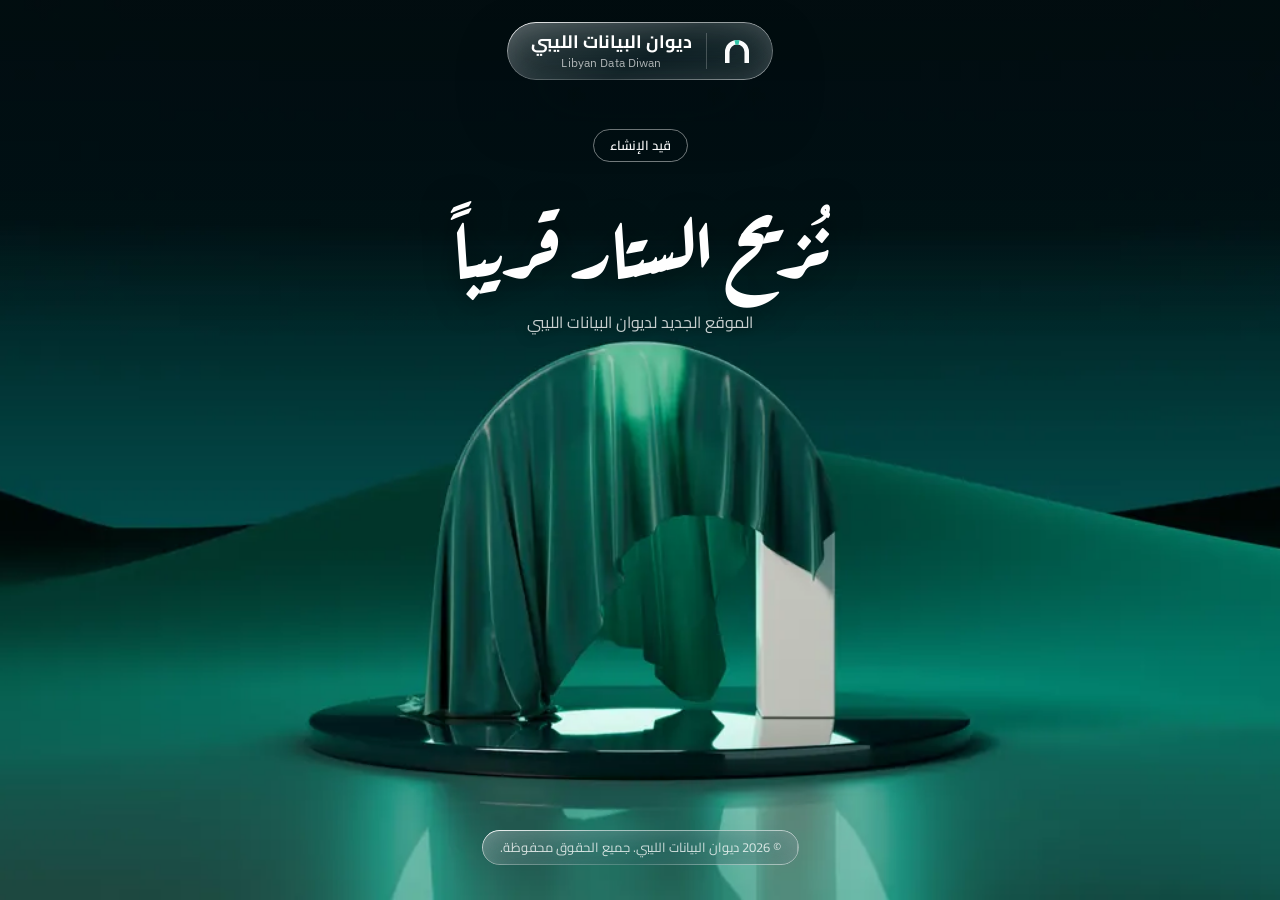
==== commit 8269463f: "Refactor code structure for improved readability and maintainability" ====
--- a/index.html
+++ b/index.html
@@ -26,18 +26,24 @@
   <link rel="apple-touch-icon" href="/apple-touch-icon.png">
   <link rel="manifest" href="/site.webmanifest">
 
-  <link rel="preload" as="image" type="image/webp" href="/hero-wide.webp" media="(orientation: landscape)">
-  <link rel="preload" as="image" type="image/webp" href="/hero-tall.webp" media="(orientation: portrait)">
-
   <link rel="preconnect" href="https://fonts.googleapis.com">
   <link rel="preconnect" href="https://fonts.gstatic.com" crossorigin>
   <link rel="stylesheet" href="https://fonts.googleapis.com/css2?family=Cairo:wght@400;600;700&display=swap">
   <link rel="stylesheet" href="https://fonts.googleapis.com/css2?family=IBM+Plex+Sans:wght@400&text=LIBYANDTWlibyandtw%20&display=swap">
+  <link rel="stylesheet" href="https://fonts.googleapis.com/css2?family=Aref+Ruqaa:wght@700&text=%D9%86%D9%8F%D8%B2%D9%8A%D8%AD%20%D8%A7%D9%84%D8%B3%D8%AA%D8%A7%D8%B1%20%D9%82%D8%B1%D9%8A%D8%A8%D8%A7%D9%8B&display=swap">
 
   <link rel="stylesheet" href="/styles.css">
 </head>
 <body>
-  <div class="backdrop" aria-hidden="true"></div>
+  <div class="backdrop">
+    <picture>
+      <source media="(orientation: portrait)" type="image/webp"
+              srcset="/scene-tall-720.webp 720w, /scene-tall-1080.webp 1080w, /scene-tall-1350.webp 1350w" sizes="100vw">
+      <img src="/scene-wide-1920.webp" srcset="/scene-wide-1280.webp 1280w, /scene-wide-1920.webp 1920w, /scene-wide-2400.webp 2400w"
+           sizes="100vw" width="2400" height="1350" fetchpriority="high"
+           alt="قوس شعار ديوان البيانات الليبي على منصة، يغطيه ستار من الساتان يتسرّب منه ضوء حجر المفتاح، في مشهد ليلي بين الكثبان">
+    </picture>
+  </div>
 
   <header class="site-header">
     <div class="wrap">
@@ -57,33 +63,10 @@
     </div>
   </header>
 
-  <main>
-    <div class="wrap">
-      <section class="card glass" aria-labelledby="title">
-        <p class="chip">قيد الإنشاء</p>
-        <h1 id="title">نجهّز موقعنا الجديد</h1>
-        <p class="lead">نعمل حالياً على الموقع، وسيكون متاحاً قريباً بإذن الله.</p>
-
-        <ol class="progress" aria-label="مراحل العمل">
-          <li class="step is-done">
-            <span class="step-icon" aria-hidden="true">
-              <svg viewBox="0 0 12 12" fill="none" stroke="currentColor" stroke-width="2" stroke-linecap="round" stroke-linejoin="round"><path d="M2.5 6.2 5 8.5 9.5 3.5"/></svg>
-            </span>
-            <span><span class="step-title">التصميم</span><span class="step-state">تم</span></span>
-          </li>
-          <li class="step is-current" aria-current="step">
-            <span class="step-icon" aria-hidden="true">
-              <svg viewBox="0 0 28 28" fill="none" stroke="currentColor" stroke-width="2"><circle cx="14" cy="14" r="12.5" stroke-opacity="0.25"/><circle cx="14" cy="14" r="12.5" stroke-linecap="round" stroke-dasharray="47 100" transform="rotate(-90 14 14)"/></svg>
-            </span>
-            <span><span class="step-title">التطوير</span><span class="step-state">جارٍ العمل</span></span>
-          </li>
-          <li class="step">
-            <span class="step-icon" aria-hidden="true"></span>
-            <span><span class="step-title">الإطلاق</span><span class="step-state">قريباً</span></span>
-          </li>
-        </ol>
-      </section>
-    </div>
+  <main class="reveal">
+    <p class="chip">قيد الإنشاء</p>
+    <h1 class="reveal-title">نُزيح الستار قريباً</h1>
+    <p class="reveal-caption">الموقع الجديد لديوان البيانات الليبي</p>
   </main>
 
   <footer class="site-footer">
--- a/styles.css
+++ b/styles.css
@@ -1,7 +1,7 @@
 /* Colours and type follow the Diwan brand package (Ink / Petrol / Turquoise / Verdigris).
-   Surfaces are "liquid glass": translucent panels with blur, a bevelled light rim and inner glow,
-   floating over a full-bleed photograph so the glass always has detail to refract.
-   Arabic-first (RTL), one look on every device. */
+   Surfaces are "liquid glass": translucent panels with blur, a bevelled light rim and inner glow.
+   The backdrop is a rendered scene (the brand arch under a satin veil among dunes, rendered in
+   landscape and portrait); the text stays live HTML above it. Arabic-first (RTL), one look on every device. */
 :root {
   --ink: #07252B;
   --keystone: #34C7A9;        /* Verdigris — accent only */
@@ -22,6 +22,7 @@
 
   --font: "Cairo", "Segoe UI", Tahoma, system-ui, sans-serif;
   --font-latin: "IBM Plex Sans", "Segoe UI", Arial, sans-serif;
+  --font-display: "Aref Ruqaa", "Amiri", serif;
   --gutter: clamp(16px, 5vw, 48px);
 
   color-scheme: dark;
@@ -61,24 +62,27 @@
   padding-inline: var(--gutter);
 }
 
-/* Backdrop: the photograph, toned toward the brand's Ink so white type stays legible */
+/* Backdrop: the rendered scene, cropped from the bottom-centre so the arch stays in view */
 .backdrop {
   position: fixed;
   inset: 0;
   z-index: -1;
-  background:
-    radial-gradient(ellipse at 50% 45%, rgba(7, 37, 43, 0.1), rgba(7, 37, 43, 0.6) 85%),
-    linear-gradient(rgba(7, 37, 43, 0.3), rgba(7, 37, 43, 0.4)),
-    url("/hero-wide.webp") center / cover no-repeat var(--ink);
-}
-
-@media (orientation: portrait) {
-  .backdrop {
-    background:
-      radial-gradient(ellipse at 50% 45%, rgba(7, 37, 43, 0.1), rgba(7, 37, 43, 0.6) 85%),
-      linear-gradient(rgba(7, 37, 43, 0.3), rgba(7, 37, 43, 0.4)),
-      url("/hero-tall.webp") center / cover no-repeat var(--ink);
-  }
+  background: var(--ink);
+}
+
+.backdrop img {
+  width: 100%;
+  height: 100%;
+  object-fit: cover;
+  object-position: 50% 60%;
+}
+
+/* A little shade at the top keeps the header and headline crisp over the sky */
+.backdrop::after {
+  content: "";
+  position: absolute;
+  inset: 0;
+  background: linear-gradient(rgba(2, 13, 16, 0.45), transparent 38%);
 }
 
 /* Liquid glass */
@@ -179,7 +183,34 @@
   white-space: nowrap;
 }
 
-/* Main card — an arch-topped pane, echoing the brand mark */
+/* Home — headline in the open sky above the arch */
+.reveal {
+  flex: 1;
+  display: flex;
+  flex-direction: column;
+  align-items: center;
+  padding: clamp(4px, 3vh, 32px) var(--gutter) 32px;
+  text-align: center;
+}
+
+.reveal-title {
+  margin: 0;
+  font-family: var(--font-display);
+  font-size: clamp(44px, 6.4vw, 84px);
+  font-weight: 700;
+  line-height: 1.45;
+  text-shadow: 0 4px 30px rgba(2, 14, 16, 0.55);
+  text-wrap: balance;
+}
+
+.reveal-caption {
+  margin: 10px 0 0;
+  color: var(--muted);
+  font-size: 16px;
+  text-shadow: 0 2px 12px rgba(2, 14, 16, 0.6);
+}
+
+/* 404 card — an arch-topped pane, echoing the brand mark */
 main {
   flex: 1;
   display: flex;
@@ -232,46 +263,6 @@
   text-wrap: pretty;
 }
 
-/* Progress — three small glass pills inside the card */
-.progress {
-  display: grid;
-  grid-template-columns: repeat(3, 1fr);
-  gap: 10px;
-  margin: 34px 0 0;
-  padding: 0;
-  list-style: none;
-  text-align: start;
-}
-
-.step {
-  display: flex;
-  align-items: center;
-  gap: 12px;
-  padding: 12px 14px;
-  border-radius: 999px;
-  background: rgba(255, 255, 255, 0.06);
-  box-shadow: inset 0 0 0 1px var(--hairline), inset 0 1px 0 rgba(255, 255, 255, 0.28);
-}
-
-.step-icon {
-  display: grid;
-  place-items: center;
-  flex: none;
-  width: 28px;
-  height: 28px;
-  border-radius: 50%;
-  box-shadow: inset 0 0 0 1.5px rgba(255, 255, 255, 0.3);
-}
-
-.step-icon svg { width: 12px; height: 12px; }
-
-.step.is-done .step-icon { background: var(--keystone); color: var(--ink); box-shadow: none; }
-.step.is-current .step-icon { color: var(--keystone); box-shadow: none; }
-.step.is-current .step-icon svg { width: 28px; height: 28px; }
-
-.step-title { display: block; font-weight: 600; line-height: 1.3; }
-.step-state { display: block; color: var(--muted); font-size: 13px; line-height: 1.4; }
-
 /* 404 */
 .button {
   display: inline-flex;
@@ -303,7 +294,11 @@
   font-size: 13px;
 }
 
-@media (max-width: 640px) {
-  .progress { grid-template-columns: 1fr; }
-  .step { border-radius: 20px; }
-}
+@media (orientation: portrait) {
+  .backdrop img { object-position: 50% 68%; }
+}
+
+@media (max-height: 760px) {
+  .site-header { padding-block: 14px; }
+  .reveal-title { font-size: clamp(40px, 5vw, 60px); }
+}
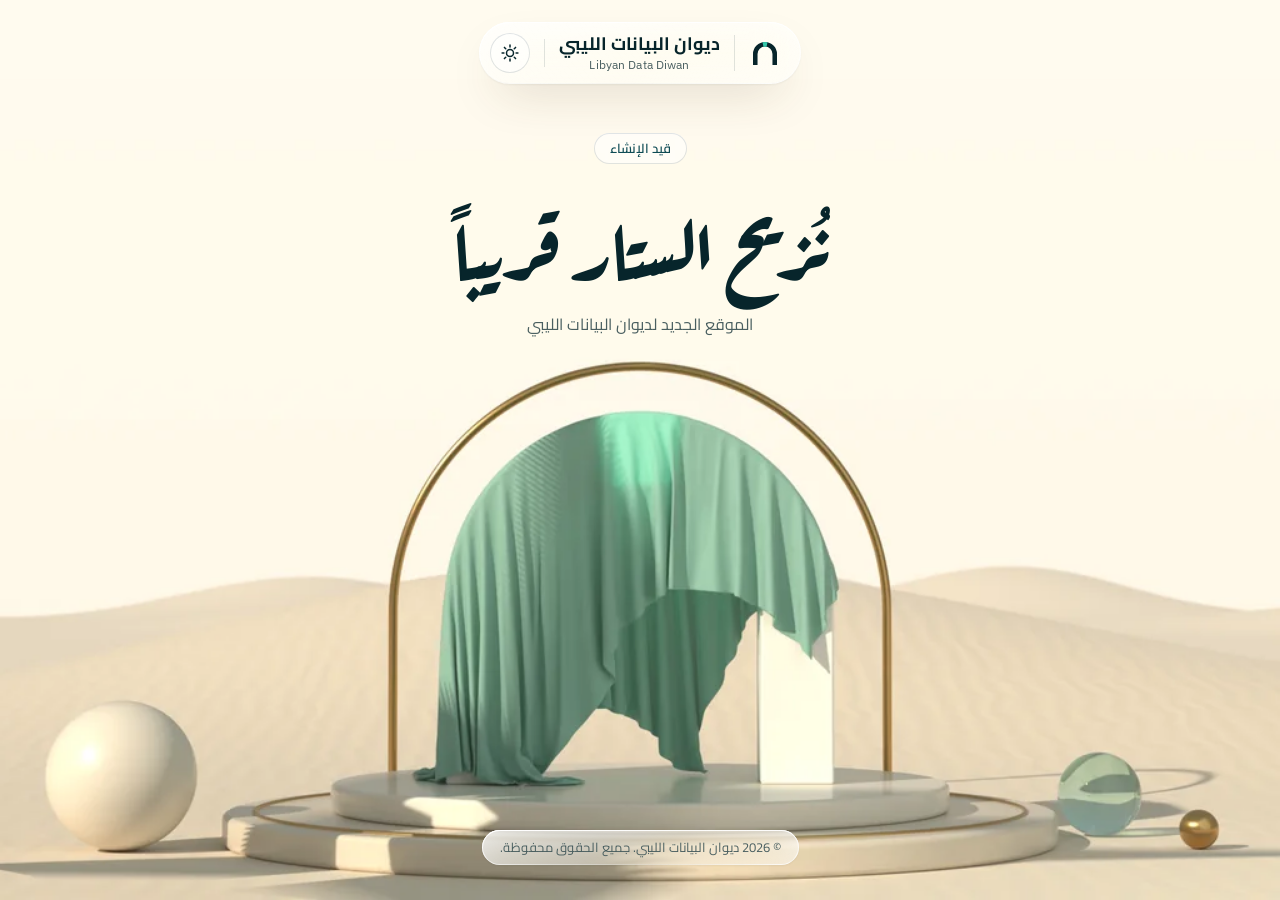
==== commit 223ee5ac: "night mode" ====
--- a/index.html
+++ b/index.html
@@ -18,8 +18,8 @@
   <meta property="og:image:height" content="630">
   <meta name="twitter:card" content="summary_large_image">
 
-  <meta name="color-scheme" content="only dark">
-  <meta name="theme-color" content="#07252B">
+  <meta name="color-scheme" content="light">
+  <meta name="theme-color" content="#F4ECE2">
 
   <link rel="icon" href="/favicon.svg" type="image/svg+xml">
   <link rel="icon" href="/favicon-32.png" type="image/png" sizes="32x32">
@@ -33,15 +33,26 @@
   <link rel="stylesheet" href="https://fonts.googleapis.com/css2?family=Aref+Ruqaa:wght@700&text=%D9%86%D9%8F%D8%B2%D9%8A%D8%AD%20%D8%A7%D9%84%D8%B3%D8%AA%D8%A7%D8%B1%20%D9%82%D8%B1%D9%8A%D8%A8%D8%A7%D9%8B&display=swap">
 
   <link rel="stylesheet" href="/styles.css">
+  <script>
+    // Apply a saved night preference before first paint (the default is day).
+    try { if (localStorage.getItem("theme") === "night") document.documentElement.dataset.theme = "night"; } catch (e) {}
+  </script>
 </head>
 <body>
   <div class="backdrop">
-    <picture>
+    <picture class="scene scene-day">
       <source media="(orientation: portrait)" type="image/webp"
               srcset="/scene-tall-720.webp 720w, /scene-tall-1080.webp 1080w, /scene-tall-1350.webp 1350w" sizes="100vw">
       <img src="/scene-wide-1920.webp" srcset="/scene-wide-1280.webp 1280w, /scene-wide-1920.webp 1920w, /scene-wide-2400.webp 2400w"
-           sizes="100vw" width="2400" height="1350" fetchpriority="high"
-           alt="قوس شعار ديوان البيانات الليبي على منصة، يغطيه ستار من الساتان يتسرّب منه ضوء حجر المفتاح، في مشهد ليلي بين الكثبان">
+           sizes="100vw" width="2400" height="1350" loading="lazy" fetchpriority="high"
+           alt="قوس شعار ديوان البيانات الليبي على منصة، يغطيه ستار شفاف بلون النعناع يتسرّب منه ضوء حجر المفتاح، بين كثبان رملية في ضوء النهار">
+    </picture>
+    <picture class="scene scene-night">
+      <source media="(orientation: portrait)" type="image/webp"
+              srcset="/scene-night-tall-720.webp 720w, /scene-night-tall-1080.webp 1080w, /scene-night-tall-1350.webp 1350w" sizes="100vw">
+      <img src="/scene-night-wide-1920.webp" srcset="/scene-night-wide-1280.webp 1280w, /scene-night-wide-1920.webp 1920w, /scene-night-wide-2400.webp 2400w"
+           sizes="100vw" width="2400" height="1350" loading="lazy" fetchpriority="high"
+           alt="المشهد نفسه ليلاً: القوس تحت الستار يضيئه حجر المفتاح من الداخل، تحت سماء مرصّعة بالنجوم">
     </picture>
   </div>
 
@@ -59,6 +70,16 @@
             <span class="latin" lang="en" dir="ltr">Libyan Data Diwan</span>
           </span>
         </a>
+        <span class="brand-divider" aria-hidden="true"></span>
+        <button class="theme-toggle" type="button" aria-pressed="false" aria-label="الوضع الليلي">
+          <svg class="icon-sun" viewBox="0 0 24 24" aria-hidden="true" fill="none" stroke="currentColor" stroke-width="1.8" stroke-linecap="round">
+            <circle cx="12" cy="12" r="4.2"/>
+            <path d="M12 2.5v2.2M12 19.3v2.2M2.5 12h2.2M19.3 12h2.2M5.3 5.3l1.6 1.6M17.1 17.1l1.6 1.6M5.3 18.7l1.6-1.6M17.1 6.9l1.6-1.6"/>
+          </svg>
+          <svg class="icon-moon" viewBox="0 0 24 24" aria-hidden="true" fill="none" stroke="currentColor" stroke-width="1.8" stroke-linejoin="round">
+            <path d="M20.2 14.6A8.4 8.4 0 0 1 9.4 3.8a8.4 8.4 0 1 0 10.8 10.8Z"/>
+          </svg>
+        </button>
       </nav>
     </div>
   </header>
--- a/styles.css
+++ b/styles.css
@@ -1,29 +1,48 @@
-/* Colours and type follow the Diwan brand package (Ink / Petrol / Turquoise / Verdigris).
-   Surfaces are "liquid glass": translucent panels with blur, a bevelled light rim and inner glow.
-   The backdrop is a rendered scene (the brand arch under a satin veil among dunes, rendered in
-   landscape and portrait); the text stays live HTML above it. Arabic-first (RTL), one look on every device. */
+/* Colours and type follow the Diwan brand package (Ink / Petrol / Turquoise / Verdigris, Sand / Paper).
+   Surfaces are frosted "liquid glass": translucent white panels with blur, a bright rim and soft depth.
+   The backdrop is a rendered daylight scene (the brand arch under a mint veil among sand dunes, rendered
+   in landscape and portrait); the text stays live HTML above it. Arabic-first (RTL).
+   Day is the default; the header toggle switches to a night render of the same scene (saved per visitor). */
 :root {
   --ink: #07252B;
+  --petrol: #0E4B54;
   --keystone: #34C7A9;        /* Verdigris — accent only */
-  --text: #FFFFFF;
-  --muted: rgba(255, 255, 255, 0.78);
-
-  --glass-tint: linear-gradient(150deg, rgba(255, 255, 255, 0.18), rgba(255, 255, 255, 0.03) 55%, rgba(255, 255, 255, 0.08)), rgba(7, 37, 43, 0.28);
-  --glass-solid: #12403F;
-  --glass-blur: blur(26px) saturate(140%);
-  --glass-rim: linear-gradient(160deg, rgba(255, 255, 255, 0.85), rgba(255, 255, 255, 0.18) 30%, rgba(255, 255, 255, 0.06) 60%, rgba(255, 255, 255, 0.45));
+  --sand: #F2E7DA;
+  --text: var(--ink);
+  --muted: #4A5F60;
+
+  --glass-tint: linear-gradient(150deg, rgba(255, 255, 255, 0.7), rgba(255, 255, 255, 0.38) 55%, rgba(255, 255, 255, 0.55));
+  --glass-solid: #FBFCFC;
+  --glass-blur: blur(22px) saturate(160%);
+  --glass-rim: linear-gradient(160deg, #fff, rgba(255, 255, 255, 0.5) 35%, rgba(255, 255, 255, 0.2) 65%, rgba(255, 255, 255, 0.85));
   --glass-bevel:
-    inset 0 1px 0 rgba(255, 255, 255, 0.45),
-    inset 0 -1px 0 rgba(255, 255, 255, 0.12),
-    inset 0 24px 48px -28px rgba(255, 255, 255, 0.35),
-    inset 0 -24px 48px -32px rgba(255, 255, 255, 0.18);
-  --glass-drop: 0 30px 70px -20px rgba(2, 14, 16, 0.55);
-  --hairline: rgba(255, 255, 255, 0.22);
+    inset 0 1px 0 rgba(255, 255, 255, 0.9),
+    inset 0 -1px 0 rgba(7, 37, 43, 0.04),
+    inset 0 20px 40px -26px rgba(255, 255, 255, 0.9);
+  --glass-drop: 0 1px 2px rgba(7, 37, 43, 0.05), 0 20px 50px -20px rgba(74, 56, 30, 0.28);
+  --hairline: rgba(7, 37, 43, 0.12);
 
   --font: "Cairo", "Segoe UI", Tahoma, system-ui, sans-serif;
   --font-latin: "IBM Plex Sans", "Segoe UI", Arial, sans-serif;
   --font-display: "Aref Ruqaa", "Amiri", serif;
   --gutter: clamp(16px, 5vw, 48px);
+
+  color-scheme: light;
+}
+
+:root[data-theme="night"] {
+  --sand: #061B1F;
+  --text: #F6F3EC;
+  --muted: rgba(246, 243, 236, 0.72);
+
+  --glass-tint: linear-gradient(150deg, rgba(255, 255, 255, 0.16), rgba(255, 255, 255, 0.04) 55%, rgba(255, 255, 255, 0.08)), rgba(6, 27, 31, 0.36);
+  --glass-solid: #0B2F36;
+  --glass-rim: linear-gradient(160deg, rgba(255, 255, 255, 0.55), rgba(255, 255, 255, 0.12) 35%, rgba(255, 255, 255, 0.04) 65%, rgba(255, 255, 255, 0.3));
+  --glass-bevel:
+    inset 0 1px 0 rgba(255, 255, 255, 0.28),
+    inset 0 20px 40px -26px rgba(255, 255, 255, 0.2);
+  --glass-drop: 0 24px 60px -20px rgba(0, 0, 0, 0.6);
+  --hairline: rgba(255, 255, 255, 0.18);
 
   color-scheme: dark;
 }
@@ -37,7 +56,7 @@
   min-height: 100svh;
   display: flex;
   flex-direction: column;
-  background: var(--ink);
+  background: var(--sand);
   color: var(--text);
   font-family: var(--font);
   font-size: 16px;
@@ -50,7 +69,7 @@
 a { color: inherit; }
 
 a:focus-visible {
-  outline: 2px solid var(--keystone);
+  outline: 2px solid var(--petrol);
   outline-offset: 4px;
   border-radius: 999px;
 }
@@ -67,22 +86,31 @@
   position: fixed;
   inset: 0;
   z-index: -1;
-  background: var(--ink);
-}
+  background: var(--sand);
+}
+
+/* Day and night renders are stacked; night fades in over day. Until the page script marks the
+   scenes ready, only the active one is displayed, so a lazy image for the other isn't fetched. */
+.scene {
+  position: absolute;
+  inset: 0;
+}
+
+.scene-night {
+  opacity: 0;
+  transition: opacity 0.9s ease;
+}
+
+:root[data-theme="night"] .scene-night { opacity: 1; }
+:root:not(.scenes-ready):not([data-theme="night"]) .scene-night,
+:root:not(.scenes-ready)[data-theme="night"] .scene-day { display: none; }
 
 .backdrop img {
+  display: block;
   width: 100%;
   height: 100%;
   object-fit: cover;
   object-position: 50% 60%;
-}
-
-/* A little shade at the top keeps the header and headline crisp over the sky */
-.backdrop::after {
-  content: "";
-  position: absolute;
-  inset: 0;
-  background: linear-gradient(rgba(2, 13, 16, 0.45), transparent 38%);
 }
 
 /* Liquid glass */
@@ -101,7 +129,7 @@
   position: absolute;
   inset: 0;
   z-index: -1;
-  padding: 1.25px;
+  padding: 1px;
   border-radius: inherit;
   background: var(--glass-rim);
   -webkit-mask: linear-gradient(#000 0 0) content-box, linear-gradient(#000 0 0);
@@ -117,7 +145,7 @@
   inset: 0;
   z-index: -1;
   border-radius: inherit;
-  background: radial-gradient(360px circle at var(--mx, 50%) var(--my, 0%), rgba(255, 255, 255, 0.14), transparent 65%);
+  background: radial-gradient(360px circle at var(--mx, 50%) var(--my, 0%), rgba(255, 255, 255, 0.6), transparent 65%);
   opacity: var(--light, 0);
   transition: opacity 0.4s;
   pointer-events: none;
@@ -140,12 +168,58 @@
 
 .nav {
   display: flex;
+  align-items: center;
+  gap: 14px;
   width: fit-content;
   margin-inline: auto;
   padding-block: 11px;
-  padding-inline: 20px 24px;
+  padding-inline: 20px 11px;
   border-radius: 999px;
 }
+
+.nav > .brand-divider { height: 28px; align-self: center; }
+
+/* Mode toggle: a small glass disc; the sun and moon swap with a quarter turn */
+.theme-toggle {
+  position: relative;
+  display: grid;
+  place-items: center;
+  width: 40px;
+  height: 40px;
+  padding: 0;
+  border: 0;
+  border-radius: 50%;
+  background: rgba(255, 255, 255, 0.5);
+  box-shadow: inset 0 0 0 1px var(--hairline), inset 0 1px 0 rgba(255, 255, 255, 0.9);
+  color: var(--text);
+  cursor: pointer;
+  transition: background 0.3s, color 0.6s, transform 0.2s;
+}
+
+.theme-toggle:hover { transform: scale(1.06); }
+.theme-toggle:active { transform: scale(0.96); }
+
+.theme-toggle:focus-visible {
+  outline: 2px solid var(--keystone);
+  outline-offset: 3px;
+}
+
+.theme-toggle svg {
+  position: absolute;
+  width: 20px;
+  height: 20px;
+  transition: opacity 0.4s, transform 0.5s cubic-bezier(0.2, 0.7, 0.2, 1);
+}
+
+.theme-toggle .icon-moon { opacity: 0; transform: rotate(-90deg) scale(0.6); }
+
+:root[data-theme="night"] .theme-toggle {
+  background: rgba(255, 255, 255, 0.1);
+  box-shadow: inset 0 0 0 1px var(--hairline), inset 0 1px 0 rgba(255, 255, 255, 0.25);
+}
+
+:root[data-theme="night"] .theme-toggle .icon-sun { opacity: 0; transform: rotate(90deg) scale(0.6); }
+:root[data-theme="night"] .theme-toggle .icon-moon { opacity: 1; transform: none; color: var(--keystone); }
 
 .brand {
   display: inline-flex;
@@ -155,7 +229,7 @@
 }
 
 .brand-mark { width: 32px; height: 32px; flex: none; }
-.brand-mark .arch { fill: #FBFCFC; }
+.brand-mark .arch { fill: var(--text); }
 .brand-mark .keystone { fill: var(--keystone); }
 
 .brand-divider {
@@ -175,7 +249,7 @@
 .brand-name strong { font-size: 18px; font-weight: 700; }
 
 .brand-name .latin {
-  color: rgba(255, 255, 255, 0.66);
+  color: var(--muted);
   font-family: var(--font-latin);
   font-size: 12px;
   font-weight: 400;
@@ -195,11 +269,11 @@
 
 .reveal-title {
   margin: 0;
+  color: var(--text);
   font-family: var(--font-display);
   font-size: clamp(44px, 6.4vw, 84px);
   font-weight: 700;
   line-height: 1.45;
-  text-shadow: 0 4px 30px rgba(2, 14, 16, 0.55);
   text-wrap: balance;
 }
 
@@ -207,7 +281,6 @@
   margin: 10px 0 0;
   color: var(--muted);
   font-size: 16px;
-  text-shadow: 0 2px 12px rgba(2, 14, 16, 0.6);
 }
 
 /* 404 card — an arch-topped pane, echoing the brand mark */
@@ -224,23 +297,39 @@
   text-align: center;
 }
 
-
 .chip {
   display: inline-flex;
   align-items: center;
   margin: 0 0 18px;
   padding: 5px 16px;
-  border: 1px solid rgba(255, 255, 255, 0.45);
   border-radius: 999px;
-  color: var(--text);
+  background: rgba(255, 255, 255, 0.55);
+  box-shadow: inset 0 0 0 1px var(--hairline), inset 0 1px 0 #fff;
+  color: var(--petrol);
   font-size: 13px;
   font-weight: 600;
   white-space: nowrap;
 }
 
+/* Night: accents move from Petrol to Verdigris, buttons invert */
+:root[data-theme="night"] .chip {
+  background: rgba(255, 255, 255, 0.08);
+  box-shadow: inset 0 0 0 1px var(--hairline), inset 0 1px 0 rgba(255, 255, 255, 0.2);
+  color: var(--keystone);
+}
+
+:root[data-theme="night"] .eyebrow { color: var(--keystone); }
+:root[data-theme="night"] .button { background: #F6F3EC; color: var(--ink); }
+:root[data-theme="night"] .button:hover { background: #fff; }
+:root[data-theme="night"] .reveal-title,
+:root[data-theme="night"] .reveal-caption { text-shadow: 0 2px 24px rgba(0, 0, 0, 0.45); }
+
+/* Text colours ease across with the scene */
+body, .chip { transition: color 0.6s, background-color 0.6s; }
+
 .eyebrow {
   margin: 0 0 8px;
-  color: var(--keystone);
+  color: var(--petrol);
   font-size: 14px;
   font-weight: 600;
 }
@@ -251,7 +340,6 @@
   font-weight: 700;
   line-height: 1.4;
   text-wrap: balance;
-  text-shadow: 0 2px 18px rgba(2, 14, 16, 0.25);
 }
 
 .lead {
@@ -270,17 +358,17 @@
   margin-top: 30px;
   padding: 12px 26px;
   border-radius: 999px;
-  background: rgba(255, 255, 255, 0.92);
-  color: var(--ink);
+  background: var(--ink);
+  color: #fff;
   font-weight: 700;
   text-decoration: none;
-  box-shadow: 0 10px 30px -10px rgba(2, 14, 16, 0.6), inset 0 1px 0 #fff;
+  box-shadow: 0 10px 24px -10px rgba(7, 37, 43, 0.55);
   transition: transform 0.2s, background 0.2s;
 }
 
-.button:hover { transform: translateY(-1px); background: #fff; }
-
-/* Footer — an outlined glass pill */
+.button:hover { transform: translateY(-1px); background: var(--petrol); }
+
+/* Footer — a small glass pill */
 .site-footer {
   padding-block: 0 calc(22px + env(safe-area-inset-bottom));
   text-align: center;
@@ -302,3 +390,23 @@
   .site-header { padding-block: 14px; }
   .reveal-title { font-size: clamp(40px, 5vw, 60px); }
 }
+
+/* Entrance: the scene settles in, then the words arrive one after another */
+@media (prefers-reduced-motion: no-preference) {
+  .backdrop img { animation: settle 2.4s cubic-bezier(0.2, 0.7, 0.2, 1) both; }
+  .reveal > *, .card { animation: rise 1s cubic-bezier(0.2, 0.7, 0.2, 1) both; }
+  .reveal > :nth-child(1) { animation-delay: 0.35s; }
+  .reveal > :nth-child(2) { animation-delay: 0.5s; }
+  .reveal > :nth-child(3) { animation-delay: 0.7s; }
+  .card { animation-delay: 0.35s; }
+}
+
+@keyframes settle {
+  from { opacity: 0; transform: scale(1.05); }
+  to   { opacity: 1; transform: none; }
+}
+
+@keyframes rise {
+  from { opacity: 0; transform: translateY(14px); }
+  to   { opacity: 1; transform: none; }
+}
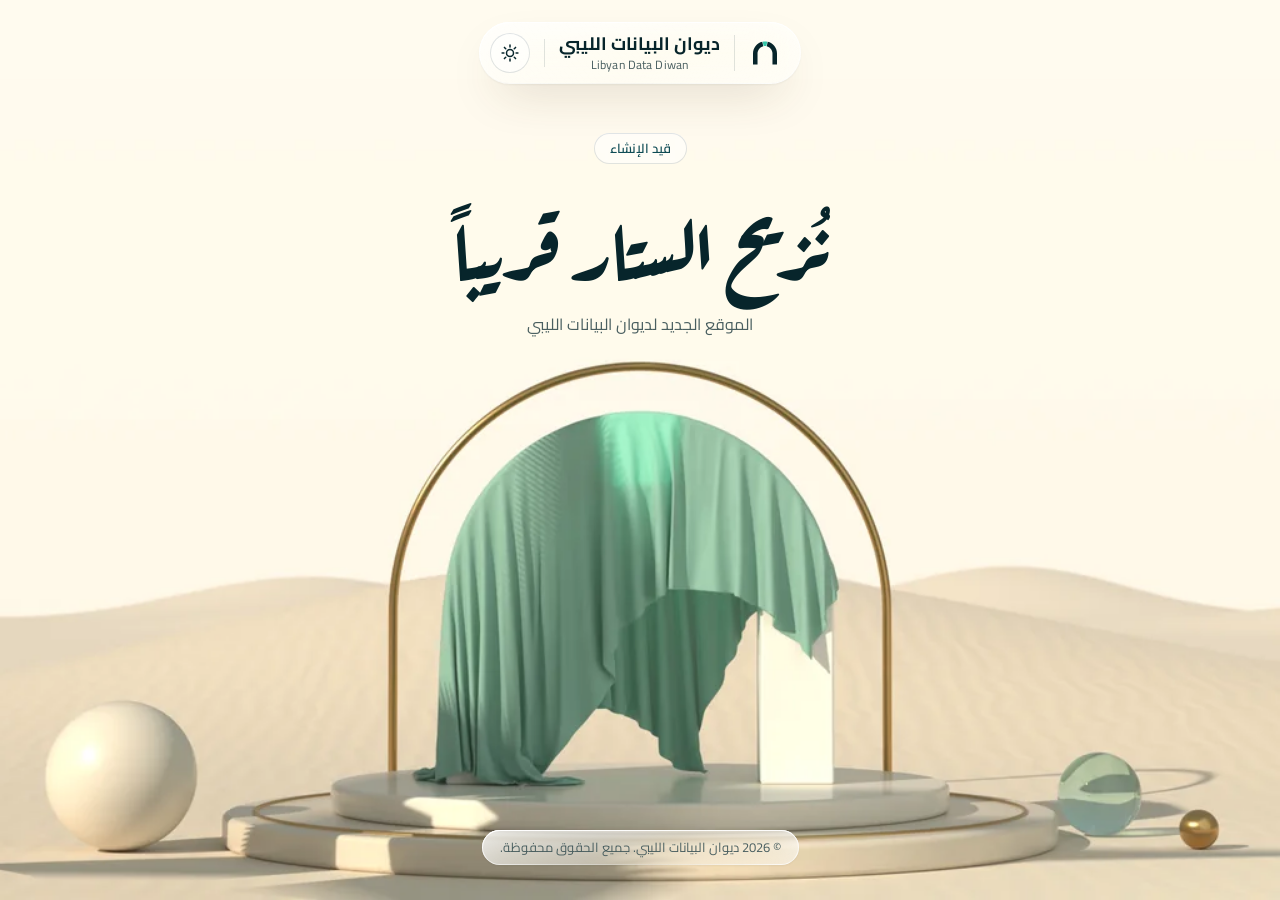
==== commit 10aba7e4: "Site: the company's final logo, icons and Cairo for Latin - Header and 404 mark: the final symbol (L" ====
--- a/index.html
+++ b/index.html
@@ -29,7 +29,6 @@
   <link rel="preconnect" href="https://fonts.googleapis.com">
   <link rel="preconnect" href="https://fonts.gstatic.com" crossorigin>
   <link rel="stylesheet" href="https://fonts.googleapis.com/css2?family=Cairo:wght@400;600;700&display=swap">
-  <link rel="stylesheet" href="https://fonts.googleapis.com/css2?family=IBM+Plex+Sans:wght@400&text=LIBYANDTWlibyandtw%20&display=swap">
   <link rel="stylesheet" href="https://fonts.googleapis.com/css2?family=Aref+Ruqaa:wght@700&text=%D9%86%D9%8F%D8%B2%D9%8A%D8%AD%20%D8%A7%D9%84%D8%B3%D8%AA%D8%A7%D8%B1%20%D9%82%D8%B1%D9%8A%D8%A8%D8%A7%D9%8B&display=swap">
 
   <link rel="stylesheet" href="/styles.css">
@@ -60,9 +59,10 @@
     <div class="wrap">
       <nav class="nav glass" aria-label="الموقع">
         <a class="brand" href="/" aria-label="ديوان البيانات الليبي، الصفحة الرئيسية">
-          <svg class="brand-mark" viewBox="0 0 120 120" aria-hidden="true">
-            <path class="arch" d="M15,105 L15,64 A45,45 0 0 1 105,64 L105,105 L88,105 L88,64 A28,28 0 0 0 32,64 L32,105 Z"/>
-            <path class="keystone" d="M54.2,36.6 L50.6,20 A45,45 0 0 1 69.4,20 L65.8,36.6 Z"/>
+          <svg class="brand-mark" viewBox="8 -4 480 480" aria-hidden="true">
+            <path class="arch" d="M68,408v-164c0-40.691,13.787-80.181,39.112-112.03,25.325-31.849,60.694-54.178,100.339-63.344l14.142,66.531c-24.403,5.92-46.109,19.87-61.632,39.609-15.523,19.739-23.962,44.122-23.962,69.233v164h-68Z"/>
+            <path class="arch" d="M288.548,68.626c39.645,9.166,75.014,31.495,100.339,63.344,25.326,31.849,39.112,71.339,39.112,112.03v164h-68v-164c0-25.111-8.439-49.494-23.962-69.233-15.522-19.739-37.228-33.689-61.632-39.609l14.142-66.531Z"/>
+            <path class="keystone" d="M213.712,67.296c22.648-4.395,45.928-4.395,68.576,0l-14.142,66.531c-13.32-2.436-26.972-2.436-40.293,0l-14.142-66.531Z"/>
           </svg>
           <span class="brand-divider" aria-hidden="true"></span>
           <span class="brand-name">
--- a/styles.css
+++ b/styles.css
@@ -1,12 +1,13 @@
-/* Colours and type follow the Diwan brand package (Ink / Petrol / Turquoise / Verdigris, Sand / Paper).
+/* Colours and type follow the company's final identity (Logo Package v1.1): Ink #07252B, Secondary
+   #0E4B54, Accent #34C7A9 on the keystone only; Cairo for Arabic and Latin. The sand tone belongs to the scene.
    Surfaces are frosted "liquid glass": translucent white panels with blur, a bright rim and soft depth.
    The backdrop is a rendered daylight scene (the brand arch under a mint veil among sand dunes, rendered
    in landscape and portrait); the text stays live HTML above it. Arabic-first (RTL).
    Day is the default; the header toggle switches to a night render of the same scene (saved per visitor). */
 :root {
   --ink: #07252B;
-  --petrol: #0E4B54;
-  --keystone: #34C7A9;        /* Verdigris — accent only */
+  --secondary: #0E4B54;
+  --keystone: #34C7A9;        /* Accent — the keystone only */
   --sand: #F2E7DA;
   --text: var(--ink);
   --muted: #4A5F60;
@@ -23,7 +24,7 @@
   --hairline: rgba(7, 37, 43, 0.12);
 
   --font: "Cairo", "Segoe UI", Tahoma, system-ui, sans-serif;
-  --font-latin: "IBM Plex Sans", "Segoe UI", Arial, sans-serif;
+  --font-latin: "Cairo", "Segoe UI", Arial, sans-serif;
   --font-display: "Aref Ruqaa", "Amiri", serif;
   --gutter: clamp(16px, 5vw, 48px);
 
@@ -69,7 +70,7 @@
 a { color: inherit; }
 
 a:focus-visible {
-  outline: 2px solid var(--petrol);
+  outline: 2px solid var(--secondary);
   outline-offset: 4px;
   border-radius: 999px;
 }
@@ -305,7 +306,7 @@
   border-radius: 999px;
   background: rgba(255, 255, 255, 0.55);
   box-shadow: inset 0 0 0 1px var(--hairline), inset 0 1px 0 #fff;
-  color: var(--petrol);
+  color: var(--secondary);
   font-size: 13px;
   font-weight: 600;
   white-space: nowrap;
@@ -329,7 +330,7 @@
 
 .eyebrow {
   margin: 0 0 8px;
-  color: var(--petrol);
+  color: var(--secondary);
   font-size: 14px;
   font-weight: 600;
 }
@@ -366,7 +367,7 @@
   transition: transform 0.2s, background 0.2s;
 }
 
-.button:hover { transform: translateY(-1px); background: var(--petrol); }
+.button:hover { transform: translateY(-1px); background: var(--secondary); }
 
 /* Footer — a small glass pill */
 .site-footer {
